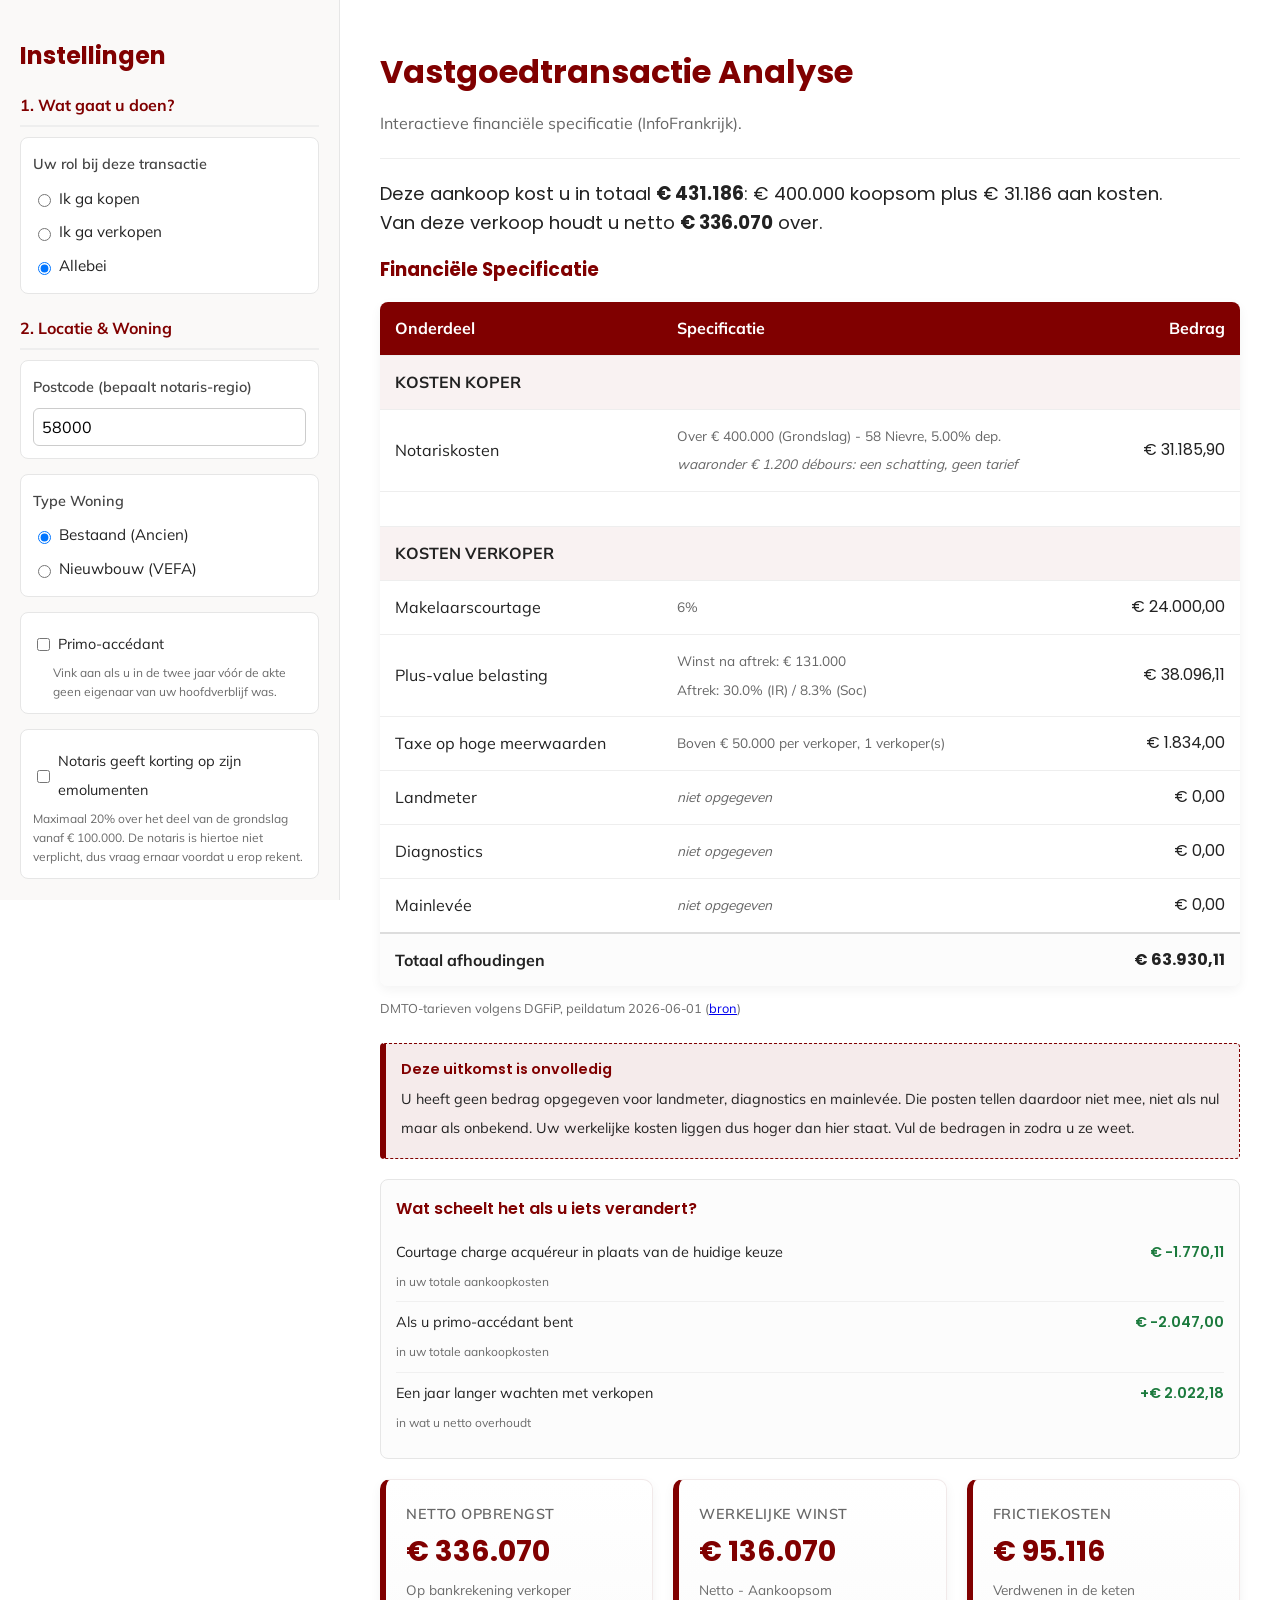
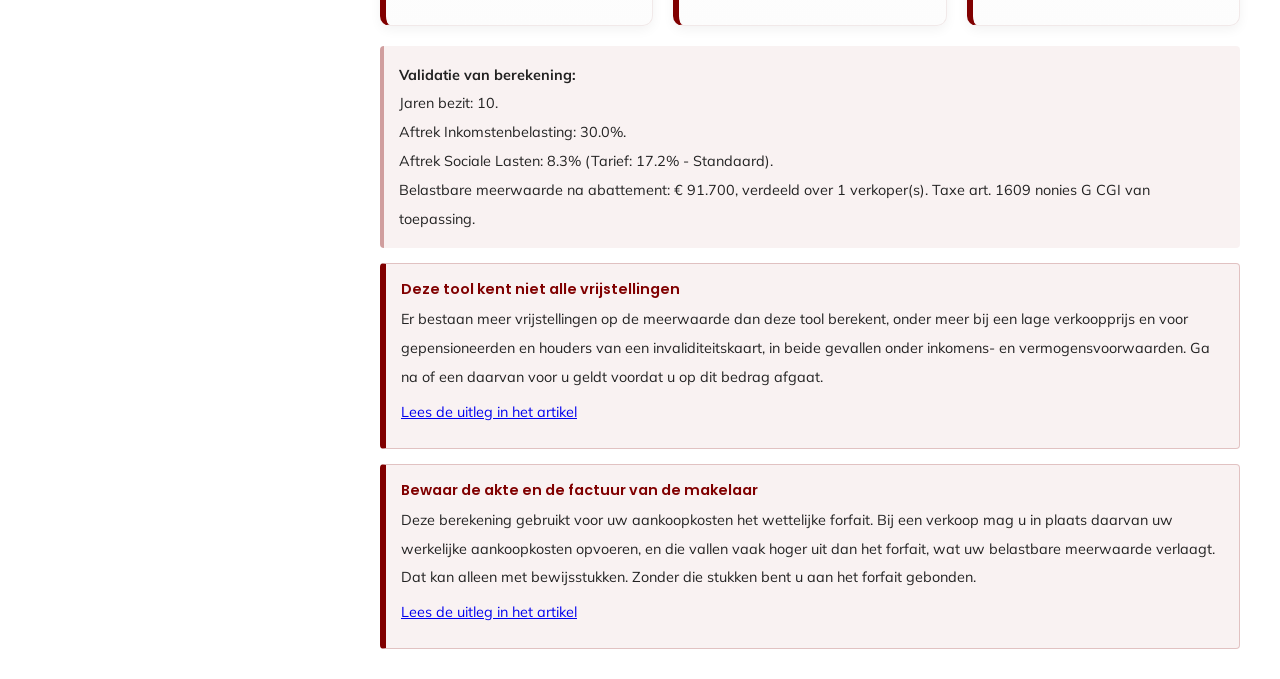
==== index.html @ 3704e8bf "Blok E: inbedding, privacy, vindbaarheid en toegankelijkheid E1 De tool meldt zijn eigen hoogte aan " ====
<!DOCTYPE html>
<html lang="nl">
<head>
    <meta charset="UTF-8">
    <meta name="viewport" content="width=device-width, initial-scale=1.0">
    <title>Vastgoedtransactie Analyse - InfoFrankrijk</title>

    <!-- De tool hoort niet zelfstandig te ranken naast het artikel waarin hij
         is ingebed. De canonical ontbreekt bewust: die kan er pas in zodra de
         URL van het artikel bekend is. Zie STATUS.md onder OPENSTAAND. -->
    <meta name="robots" content="noindex, follow">

    <link rel="stylesheet" href="styles.css">
</head>
<body>

<div class="container">
    <div class="sidebar">
        <h2>Instellingen</h2>

        <div class="section-title">1. Wat gaat u doen?</div>
        <div class="input-group">
            <fieldset>
                <legend>Uw rol bij deze transactie</legend>
                <div class="radio-group">
                    <label class="radio-option"><input type="radio" name="rol" value="kopen" onchange="calculate()"> Ik ga kopen</label>
                    <label class="radio-option"><input type="radio" name="rol" value="verkopen" onchange="calculate()"> Ik ga verkopen</label>
                    <label class="radio-option"><input type="radio" name="rol" value="beide" checked onchange="calculate()"> Allebei</label>
                </div>
            </fieldset>
        </div>

        <div id="sectie_koper">
            <div class="section-title">2. Locatie &amp; Woning</div>
            <div class="input-group">
                <label for="postcode">Postcode (bepaalt notaris-regio)</label>
                <input type="text" id="postcode" value="58000" maxlength="5" inputmode="numeric" oninput="calculate()">
            </div>

            <div class="input-group">
                <fieldset>
                    <legend>Type Woning</legend>
                    <div class="radio-group">
                        <label class="radio-option"><input type="radio" name="type_woning" value="ancien" checked onchange="calculate()"> Bestaand (Ancien)</label>
                        <label class="radio-option"><input type="radio" name="type_woning" value="vefa" onchange="calculate()"> Nieuwbouw (VEFA)</label>
                    </div>
                </fieldset>
            </div>

            <div class="input-group" id="primo_wrapper">
                <div class="checkbox-group">
                    <input type="checkbox" id="primo_accedant" onchange="calculate()">
                    <label for="primo_accedant">Primo-accédant</label>
                </div>
                <div class="hint" style="margin-left:20px;">Vink aan als u in de twee jaar vóór de akte geen eigenaar van uw hoofdverblijf was.</div>
            </div>

            <div class="input-group" id="remise_wrapper">
                <div class="checkbox-group">
                    <input type="checkbox" id="remise_aan" onchange="calculate()">
                    <label for="remise_aan">Notaris geeft korting op zijn emolumenten</label>
                </div>
                <div id="remise_pct_wrapper" style="margin-top:8px;">
                    <label for="remise_pct">Kortingspercentage (%)</label>
                    <input type="number" id="remise_pct" value="20" min="0" max="20" step="1" oninput="calculate()">
                </div>
                <div class="hint">Maximaal 20% over het deel van de grondslag vanaf € 100.000. De notaris is hiertoe niet verplicht, dus vraag ernaar voordat u erop rekent.</div>
            </div>
        </div>

        <div class="section-title">3. Makelaar</div>
        <div class="input-group">
            <label for="makelaar_optie">Wie betaalt de makelaar?</label>
            <select id="makelaar_optie" onchange="calculate()">
                <option value="vendeur">Verkoper (Charge Vendeur)</option>
                <option value="acquereur">Koper (Charge Acquéreur)</option>
                <option value="geen">Geen makelaar</option>
            </select>
        </div>
        <div class="input-group" id="makelaar_perc_wrapper">
            <label for="makelaar_perc">Makelaarscourtage (%)</label>
            <input type="number" id="makelaar_perc" value="6.0" step="0.1" min="0" oninput="calculate()">
        </div>

        <div class="section-title">4. Bedragen &amp; Data</div>
        <div class="input-group">
            <label for="verkoopprijs">Totale Verkoopprijs (€)</label>
            <input type="number" id="verkoopprijs" value="400000" step="1000" min="0" oninput="calculate()">
        </div>

        <div id="sectie_verkoper_bedragen">
            <div class="input-group">
                <label for="aankoopprijs">Oorspronkelijke Aankoopsom (€)</label>
                <input type="number" id="aankoopprijs" value="200000" step="1000" min="0" oninput="calculate()">
            </div>
            <div class="input-group">
                <div style="display:flex; gap:10px;">
                    <div style="flex:1;">
                        <label for="datum_aankoop">Datum Aankoop</label>
                        <input type="date" id="datum_aankoop" value="2015-01-01" oninput="calculate()">
                    </div>
                    <div style="flex:1;">
                        <label for="datum_verkoop">Datum Verkoop</label>
                        <input type="date" id="datum_verkoop" value="2025-01-01" oninput="calculate()">
                    </div>
                </div>
                <div class="hint" id="jaren_bezit_label">Jaren bezit: 10</div>
            </div>
        </div>

        <div id="sectie_fiscaal">
            <div class="section-title">5. Fiscale Situatie</div>
            <div class="input-group">
                <label for="fiscale_woonplaats">Waar woont u fiscaal?</label>
                <select id="fiscale_woonplaats" onchange="calculate()">
                    <option value="fr">In Frankrijk</option>
                    <option value="buiten">Buiten Frankrijk</option>
                </select>
            </div>
            <div class="input-group">
                <div class="checkbox-group">
                    <input type="checkbox" id="is_hoofdverblijf" onchange="toggleFiscaleOpties(); calculate()">
                    <label for="is_hoofdverblijf">Dit was mijn Hoofdverblijf</label>
                </div>
            </div>

            <div id="fiscale_opties">
                <div class="input-group">
                    <div class="checkbox-group">
                        <input type="checkbox" id="gemeubileerd_reeel" onchange="calculate()">
                        <label for="gemeubileerd_reeel">Gemeubileerd verhuurd geweest onder het reële stelsel</label>
                    </div>
                </div>
                <div class="input-group">
                    <label for="aantal_verkopers">Aantal verkopers</label>
                    <input type="number" id="aantal_verkopers" value="1" min="1" step="1" oninput="calculate()">
                    <div class="hint">De drempel van € 50.000 voor de taxe op hoge meerwaarden geldt per verkoper.</div>
                </div>
                <div class="input-group">
                    <div class="checkbox-group">
                        <input type="checkbox" id="is_bouwgrond" onchange="calculate()">
                        <label for="is_bouwgrond">Betreft bouwgrond (terrain à bâtir)</label>
                    </div>
                    <div class="hint" style="margin-left:20px;">De taxe op hoge meerwaarden geldt niet voor bouwgrond.</div>
                </div>
                <div class="input-group">
                    <label for="aankoopkosten_modus">Aankoopkosten bij de aankoop destijds</label>
                    <select id="aankoopkosten_modus" onchange="calculate()">
                        <option value="forfait">Forfait van 7,5% van de aankoopsom</option>
                        <option value="werkelijk">Werkelijke kosten, op bewijsstukken</option>
                    </select>
                    <div id="aankoopkosten_eigen_wrapper" style="margin-top:8px;">
                        <label for="aankoopkosten_eigen">Werkelijke aankoopkosten (€)</label>
                        <input type="number" id="aankoopkosten_eigen" value="" min="0" step="100" oninput="calculate()">
                    </div>
                    <div class="hint" id="aankoopkosten_advies"></div>
                </div>
                <div class="input-group">
                    <label for="werkzaamheden_modus">Werkzaamheden aan de woning</label>
                    <select id="werkzaamheden_modus" onchange="calculate()">
                        <option value="forfait">Forfait van 15% bij bezit langer dan vijf jaar</option>
                        <option value="werkelijk">Werkelijke kosten, op facturen van een bedrijf</option>
                    </select>
                    <div id="werkzaamheden_eigen_wrapper" style="margin-top:8px;">
                        <label for="werkzaamheden_eigen">Werkelijke kosten werkzaamheden (€)</label>
                        <input type="number" id="werkzaamheden_eigen" value="" min="0" step="100" oninput="calculate()">
                    </div>
                    <div class="hint" id="werkzaamheden_advies"></div>
                </div>

                <div class="input-group">
                    <label for="landmeter">Landmeter (€)</label>
                    <div class="veld-met-knop">
                        <input type="number" id="landmeter" value="" min="0" step="100" oninput="calculate()">
                        <button type="button" class="weet-niet" id="wn_landmeter" aria-pressed="false" onclick="toggleWeetNiet('landmeter')">weet ik niet</button>
                    </div>
                </div>
                <div class="input-group">
                    <label for="diagnostics">Diagnostics (€)</label>
                    <div class="veld-met-knop">
                        <input type="number" id="diagnostics" value="" min="0" step="100" oninput="calculate()">
                        <button type="button" class="weet-niet" id="wn_diagnostics" aria-pressed="false" onclick="toggleWeetNiet('diagnostics')">weet ik niet</button>
                    </div>
                </div>
                <div class="input-group">
                    <label for="mainlevee">Mainlevée (€)</label>
                    <div class="veld-met-knop">
                        <input type="number" id="mainlevee" value="" min="0" step="100" oninput="calculate()">
                        <button type="button" class="weet-niet" id="wn_mainlevee" aria-pressed="false" onclick="toggleWeetNiet('mainlevee')">weet ik niet</button>
                    </div>
                </div>

                <div class="input-group">
                    <div class="checkbox-group">
                        <input type="checkbox" id="de_ruyter" onchange="calculate()">
                        <label for="de_ruyter">Arrest De Ruyter (7.5% soc. lasten)</label>
                    </div>
                    <div class="hint" style="margin-left:20px;">Vink aan als u voor ziektekosten onder de wetgeving van een ander land van de EER of Zwitserland valt en niet ten laste komt van een Frans verplicht stelsel. Voor het Verenigd Koninkrijk gelden de uittredingsakkoorden. <a id="link_de_ruyter" href="#" target="_blank" rel="noopener noreferrer">Twijfelt u? Lees eerst de uitleg.</a></div>
                </div>
            </div>
        </div>
    </div>

    <div class="main">
        <h1>Vastgoedtransactie Analyse</h1>
        <p style="color:#666;">Interactieve financiële specificatie (InfoFrankrijk).</p>
        <hr style="border:0; border-top:1px solid #eee; margin:20px 0;">

        <div id="validatie" role="alert" aria-live="assertive"></div>

        <!-- Alleen de samenvattende zin wordt aangekondigd. Een aria-live op het
             hele uitkomstblok laat een schermlezer bij elke toetsaanslag de
             volledige tabel voorlezen, en dat is onbruikbaar. -->
        <div id="uitkomst">
            <div class="uitkomst-zin" id="uitkomst_zin" role="status" aria-live="polite"></div>

            <h3>Financiële Specificatie</h3>
            <table>
                <caption class="visueel-verborgen">Specificatie van de kosten van deze transactie</caption>
                <thead>
                    <tr>
                        <th scope="col">Onderdeel</th>
                        <th scope="col">Specificatie</th>
                        <th scope="col" class="amount-header">Bedrag</th>
                    </tr>
                </thead>
                <tbody id="spec_table">
                    </tbody>
            </table>
            <div class="peildatum" id="dmto_peildatum"></div>

            <div id="onvolledig"></div>

            <div id="gevoeligheden"></div>

            <div class="cards-container">
                <div class="result-card" id="card_1">
                    <div class="result-label" id="card_1_label">Netto Opbrengst</div>
                    <div class="result-value" id="res_netto">€ 0</div>
                    <div class="result-sub" id="card_1_sub">Op bankrekening verkoper</div>
                </div>
                <div class="result-card" id="card_2">
                    <div class="result-label" id="card_2_label">Werkelijke Winst</div>
                    <div class="result-value" id="res_winst">€ 0</div>
                    <div class="result-sub" id="card_2_sub">Netto - Aankoopsom</div>
                </div>
                <div class="result-card" id="card_3">
                    <div class="result-label" id="card_3_label">Frictiekosten</div>
                    <div class="result-value" id="res_frictie">€ 0</div>
                    <div class="result-sub" id="card_3_sub">Verdwenen in de keten</div>
                </div>
            </div>

            <div class="info-box" id="tax_explanation">
                </div>

            <div id="signaleringen"></div>
        </div>
    </div>
</div>

<script type="module" src="calc.js"></script>

</body>
</html>
---- styles.css ----
/* --- LETTERTYPEN, ZELF GEHOST ---
 * Poppins en Mulish staan in fonts/ en worden niet bij Google opgehaald.
 * Beide vallen onder de SIL Open Font License 1.1; de licentieteksten staan
 * naast de bestanden. Alleen de latijnse subset, de vier gebruikte gewichten.
 */
@font-face {
    font-family: 'Mulish';
    font-style: normal;
    font-weight: 300;
    font-display: swap;
    src: url('fonts/mulish-latin-300-normal.woff2') format('woff2');
}
@font-face {
    font-family: 'Mulish';
    font-style: normal;
    font-weight: 400;
    font-display: swap;
    src: url('fonts/mulish-latin-400-normal.woff2') format('woff2');
}
@font-face {
    font-family: 'Mulish';
    font-style: normal;
    font-weight: 600;
    font-display: swap;
    src: url('fonts/mulish-latin-600-normal.woff2') format('woff2');
}
@font-face {
    font-family: 'Mulish';
    font-style: normal;
    font-weight: 700;
    font-display: swap;
    src: url('fonts/mulish-latin-700-normal.woff2') format('woff2');
}
@font-face {
    font-family: 'Poppins';
    font-style: normal;
    font-weight: 300;
    font-display: swap;
    src: url('fonts/poppins-latin-300-normal.woff2') format('woff2');
}
@font-face {
    font-family: 'Poppins';
    font-style: normal;
    font-weight: 400;
    font-display: swap;
    src: url('fonts/poppins-latin-400-normal.woff2') format('woff2');
}
@font-face {
    font-family: 'Poppins';
    font-style: normal;
    font-weight: 600;
    font-display: swap;
    src: url('fonts/poppins-latin-600-normal.woff2') format('woff2');
}
@font-face {
    font-family: 'Poppins';
    font-style: normal;
    font-weight: 700;
    font-display: swap;
    src: url('fonts/poppins-latin-700-normal.woff2') format('woff2');
}

/* --- HUISSTIJL INFOFRANKRIJK --- */
:root {
    --primary-color: #800000; /* Maroon */
    --bg-color: #ffffff;
    --sidebar-bg: #faf9f8;
    --text-color: #222222;
    --border-color: #e6e6e6;
    --card-shadow: 0 4px 12px rgba(0,0,0,0.05);

    /* Transparante varianten van het bordeaux, voor de blokken bij de uitkomst */
    --bordeaux-05: rgba(128, 0, 0, 0.05);
    --bordeaux-08: rgba(128, 0, 0, 0.08);
    --bordeaux-20: rgba(128, 0, 0, 0.20);
    --bordeaux-35: rgba(128, 0, 0, 0.35);

    /* Grijs voor bijschriften. Lichter dan dit haalt de contrasteis van
     * 4,5 op 1 niet: #888888 komt op 3,54 op 1 uit. */
    --muted: #6b6b6b;
}

body {
    margin: 0;
    font-family: 'Mulish', sans-serif;
    color: var(--text-color);
    background-color: var(--bg-color);
    display: flex;
    min-height: 100vh;
    line-height: 1.8em;
}

h1, h2, h3 {
    font-family: 'Poppins', sans-serif;
    color: var(--primary-color);
    margin-bottom: 0.5rem;
    line-height: 1.3em;
}

/* --- LAYOUT: SIDEBAR & MAIN --- */
.container {
    display: flex;
    width: 100%;
}

/* Sidebar (Inputs) */
.sidebar {
    width: 340px;
    background-color: var(--sidebar-bg);
    border-right: 1px solid var(--border-color);
    padding: 20px;
    box-sizing: border-box;
    flex-shrink: 0;
    overflow-y: auto;
    height: 100vh;
    position: sticky;
    top: 0;
}

/* Main Content (Results) */
.main {
    flex-grow: 1;
    padding: 30px 40px;
    overflow-y: auto;
    box-sizing: border-box;
}

/* --- INPUT STYLING --- */
.input-group {
    margin-bottom: 15px;
    background: #fff;
    padding: 12px;
    border: 1px solid var(--border-color);
    border-radius: 8px;
}

label {
    display: block;
    font-weight: 600;
    font-size: 0.9rem;
    margin-bottom: 6px;
    color: #444;
}

input[type="text"], input[type="number"], input[type="date"], select {
    width: 100%;
    padding: 8px;
    border: 1px solid #ccc;
    border-radius: 6px;
    font-family: 'Mulish', sans-serif;
    font-size: 1rem;
    box-sizing: border-box;
}

input:focus, select:focus, button:focus, a:focus {
    outline: none;
    border-color: var(--primary-color);
}

/* Zichtbare focus voor wie met het toetsenbord navigeert. Zonder deze regel
 * is de tool wel bedienbaar maar niet te volgen. */
input:focus-visible,
select:focus-visible,
button:focus-visible,
a:focus-visible {
    outline: 3px solid var(--primary-color);
    outline-offset: 2px;
}

.radio-group {
    display: flex;
    flex-direction: column;
    gap: 5px;
}
.radio-option {
    display: flex;
    align-items: center;
    font-size: 0.95rem;
    font-weight: 400;
    margin-bottom: 0;
    color: var(--text-color);
}
.radio-option input {
    width: auto;
    margin-right: 8px;
}

.checkbox-group {
    display: flex;
    align-items: center;
    margin-top: 5px;
    font-size: 0.9rem;
}
.checkbox-group input {
    width: auto;
    margin-right: 8px;
}
.checkbox-group label {
    margin-bottom: 0;
    font-weight: 400;
    color: var(--text-color);
}

.section-title {
    font-size: 1rem;
    font-weight: 700;
    color: var(--primary-color);
    margin-top: 20px;
    margin-bottom: 10px;
    border-bottom: 2px solid #eee;
    padding-bottom: 5px;
}

/* Groepering van bij elkaar horende keuzes */
fieldset {
    border: 0;
    margin: 0;
    padding: 0;
}

legend {
    display: block;
    font-weight: 600;
    font-size: 0.9rem;
    margin-bottom: 6px;
    color: #444;
    padding: 0;
}

/* Alleen voor schermlezers */
.visueel-verborgen {
    position: absolute;
    width: 1px;
    height: 1px;
    padding: 0;
    margin: -1px;
    overflow: hidden;
    clip: rect(0, 0, 0, 0);
    white-space: nowrap;
    border: 0;
}

/* Invoerveld met een knop "weet ik niet" ernaast */
.veld-met-knop {
    display: flex;
    gap: 8px;
    align-items: stretch;
}

.veld-met-knop input {
    flex: 1;
    min-width: 0;
}

.weet-niet {
    flex-shrink: 0;
    padding: 8px 10px;
    font-family: 'Mulish', sans-serif;
    font-size: 0.8rem;
    line-height: 1.2em;
    color: var(--primary-color);
    background: #fff;
    border: 1px solid var(--bordeaux-35);
    border-radius: 6px;
    cursor: pointer;
}

.weet-niet[aria-pressed="true"] {
    background: var(--primary-color);
    border-color: var(--primary-color);
    color: #fff;
}

/* --- RESULT CARDS --- */
.cards-container {
    display: grid;
    grid-template-columns: repeat(auto-fit, minmax(200px, 1fr));
    gap: 20px;
    margin-top: 20px;
}

.result-card {
    background: linear-gradient(180deg, #ffffff 0%, #fcfcfc 100%);
    border: 1px solid #f1e9e9;
    border-left: 6px solid var(--primary-color);
    border-radius: 10px;
    padding: 20px;
    box-shadow: var(--card-shadow);
}

.result-label {
    font-size: 0.9rem;
    font-weight: 600;
    color: #666;
    text-transform: uppercase;
    letter-spacing: 0.5px;
}

.result-value {
    font-size: 1.8rem;
    font-weight: 700;
    color: var(--primary-color);
    margin: 5px 0;
    font-family: 'Poppins', sans-serif;
    line-height: 1.3em;
}

.result-sub {
    font-size: 0.85rem;
    color: var(--muted);
}

/* De uitkomst in één zin, boven de specificatie */
.uitkomst-zin {
    font-family: 'Poppins', sans-serif;
    font-size: 1.15rem;
    line-height: 1.6em;
    margin-bottom: 20px;
}

/* --- TABLE STYLING --- */
table {
    width: 100%;
    border-collapse: collapse;
    margin-top: 20px;
    box-shadow: var(--card-shadow);
    border-radius: 8px;
    overflow: hidden;
}

thead {
    background-color: var(--primary-color);
    color: white;
}

th, td {
    padding: 12px 15px;
    text-align: left;
    border-bottom: 1px solid #eee;
}

td.amount {
    text-align: right;
    font-family: 'Poppins', sans-serif;
    font-weight: 500;
}

th.amount-header {
    text-align: right;
}

tr:last-child td {
    border-bottom: none;
    font-weight: 700;
    background-color: #fcfcfc;
}

.spec-kop {
    font-weight: 700;
    background-color: var(--bordeaux-05);
}

.spec-toelichting {
    font-size: 0.85rem;
    color: #666;
}

/* --- BLOKKEN BIJ DE UITKOMST ---
 * Drie soorten, alle drie in het bordeauxpalet, uit elkaar te houden aan de
 * dikte en de stijl van de linkerrand en aan de sterkte van de vulling.
 */

/* Toelichting: lichtste vulling, dunne rand */
.info-box {
    background-color: var(--bordeaux-05);
    border-left: 4px solid var(--bordeaux-35);
    padding: 15px;
    margin-top: 20px;
    border-radius: 4px;
    font-size: 0.9rem;
}

/* Signalering: situatie die de tool bewust niet doorrekent. Volle rand rondom */
.signalering {
    background-color: var(--bordeaux-05);
    border: 1px solid var(--bordeaux-20);
    border-left: 6px solid var(--primary-color);
    padding: 15px;
    margin-top: 15px;
    border-radius: 4px;
    font-size: 0.9rem;
}

.signalering-titel {
    font-family: 'Poppins', sans-serif;
    font-weight: 600;
    color: var(--primary-color);
    margin-bottom: 6px;
    line-height: 1.4em;
}

.signalering p {
    margin: 6px 0;
}

.signalering-artikelen {
    font-size: 0.8rem;
    color: var(--muted);
}

/* Waarschuwing: er klopt iets niet of er ontbreekt iets. Sterkste vulling en
 * een gestreepte rand, zodat het blok ook zonder kleur te onderscheiden is */
.waarschuwing {
    background-color: var(--bordeaux-08);
    border: 1px dashed var(--primary-color);
    border-left: 6px solid var(--primary-color);
    padding: 15px;
    margin-top: 20px;
    border-radius: 4px;
    font-size: 0.9rem;
}

.waarschuwing-titel {
    font-family: 'Poppins', sans-serif;
    font-weight: 600;
    color: var(--primary-color);
    margin-bottom: 6px;
    line-height: 1.4em;
}

.waarschuwing ul {
    margin: 6px 0 0 0;
    padding-left: 20px;
}

.waarschuwing p {
    margin: 6px 0 0 0;
}

/* Hulptekst onder een invoerveld */
.hint {
    font-size: 0.75rem;
    line-height: 1.6em;
    color: var(--muted);
    margin-top: 4px;
}

/* Gevoeligheden bij de uitkomst */
.gevoeligheden {
    margin-top: 20px;
    padding: 15px;
    border: 1px solid var(--border-color);
    border-radius: 8px;
    background: #fcfcfc;
}

.gevoeligheden-titel {
    font-family: 'Poppins', sans-serif;
    font-weight: 600;
    color: var(--primary-color);
    margin-bottom: 8px;
}

.gevoeligheid {
    display: flex;
    justify-content: space-between;
    gap: 15px;
    padding: 6px 0;
    border-bottom: 1px solid #f0f0f0;
    font-size: 0.9rem;
}

.gevoeligheid:last-of-type {
    border-bottom: none;
}

.gevoeligheid .amount {
    font-family: 'Poppins', sans-serif;
    font-weight: 600;
    white-space: nowrap;
}

.gevoeligheid .gunstig { color: #1b7a3d; }
.gevoeligheid .ongunstig { color: var(--primary-color); }

/* Peildatum bij de uitkomst */
.peildatum {
    margin-top: 8px;
    font-size: 0.8rem;
    color: var(--muted);
}

/* --- RESPONSIVE --- */
@media (max-width: 900px) {
    body { flex-direction: column; }
    .sidebar { width: 100%; height: auto; position: relative; border-right: none; border-bottom: 1px solid var(--border-color); }
    .main { padding: 20px; }
}
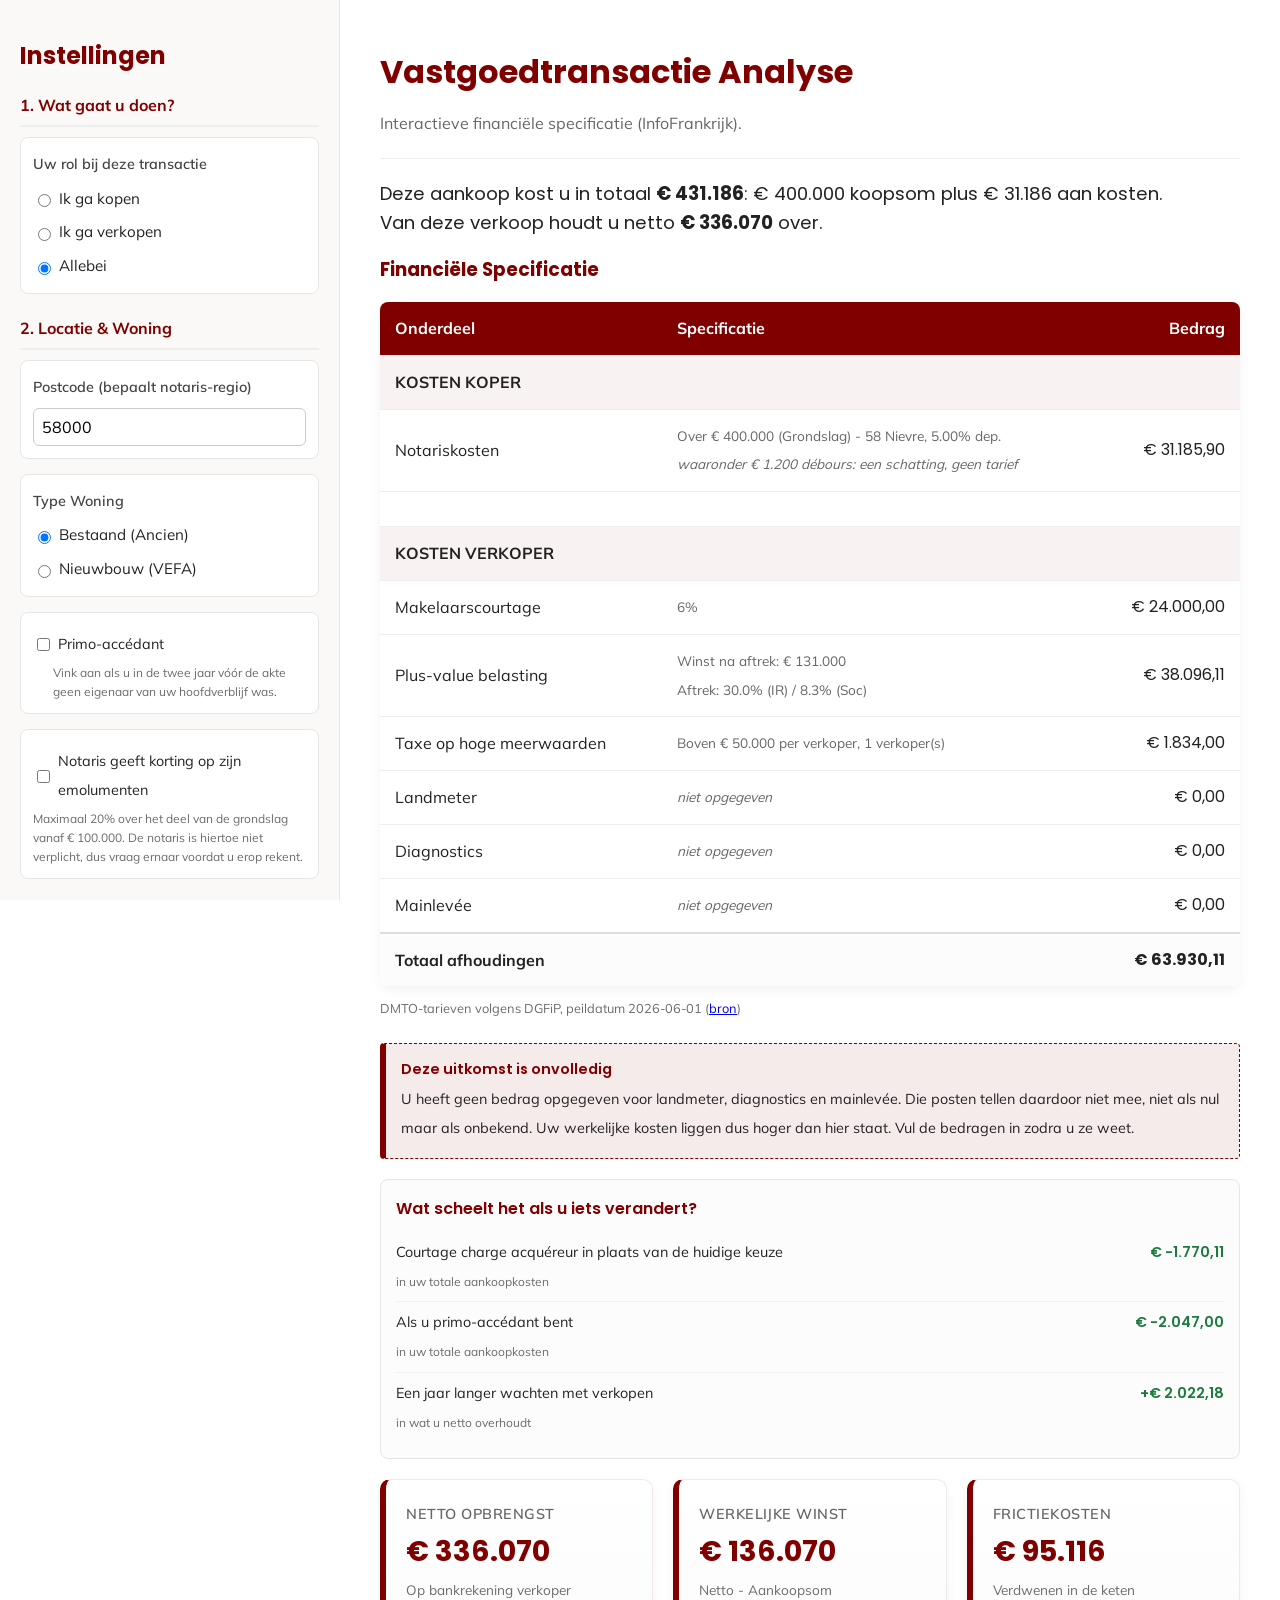
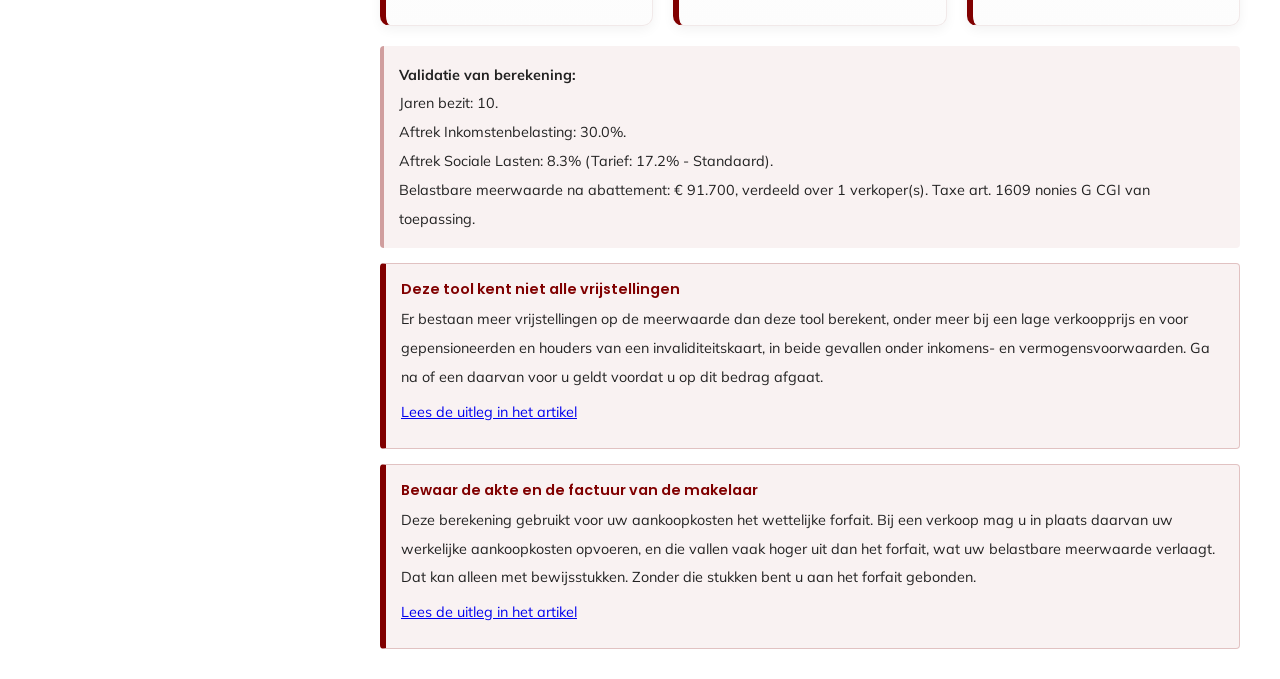
==== commit fe667240: "ARTIKEL_URL ingevuld, forfaits gepoort op verkrijgingswijze en bouwgrond 1. ARTIKEL_URL is nu https:" ====
--- a/index.html
+++ b/index.html
@@ -6,9 +6,12 @@
     <title>Vastgoedtransactie Analyse - InfoFrankrijk</title>
 
     <!-- De tool hoort niet zelfstandig te ranken naast het artikel waarin hij
-         is ingebed. De canonical ontbreekt bewust: die kan er pas in zodra de
-         URL van het artikel bekend is. Zie STATUS.md onder OPENSTAAND. -->
+         is ingebed. De canonical wijst naar dat artikel en staat hier statisch,
+         omdat een via JavaScript geinjecteerde canonical minder zwaar weegt.
+         Dezelfde URL staat als ARTIKEL_URL in calc.js; test.mjs faalt zodra de
+         twee uit elkaar lopen. -->
     <meta name="robots" content="noindex, follow">
+    <link rel="canonical" href="https://infofrankrijk.com/vastgoed-transactiekosten/">
 
     <link rel="stylesheet" href="styles.css">
 </head>
@@ -90,7 +93,16 @@
 
         <div id="sectie_verkoper_bedragen">
             <div class="input-group">
-                <label for="aankoopprijs">Oorspronkelijke Aankoopsom (€)</label>
+                <label for="verkrijging">Hoe hebt u dit pand verkregen?</label>
+                <select id="verkrijging" onchange="calculate()">
+                    <option value="gekocht">Gekocht</option>
+                    <option value="geerfd">Geërfd</option>
+                    <option value="geschonken">Geschonken gekregen</option>
+                </select>
+                <div class="hint" id="verkrijging_hint"></div>
+            </div>
+            <div class="input-group">
+                <label for="aankoopprijs" id="aankoopprijs_label">Oorspronkelijke Aankoopsom (€)</label>
                 <input type="number" id="aankoopprijs" value="200000" step="1000" min="0" oninput="calculate()">
             </div>
             <div class="input-group">
@@ -144,13 +156,13 @@
                     <div class="hint" style="margin-left:20px;">De taxe op hoge meerwaarden geldt niet voor bouwgrond.</div>
                 </div>
                 <div class="input-group">
-                    <label for="aankoopkosten_modus">Aankoopkosten bij de aankoop destijds</label>
+                    <label for="aankoopkosten_modus" id="aankoopkosten_modus_label">Kosten van de verkrijging destijds</label>
                     <select id="aankoopkosten_modus" onchange="calculate()">
                         <option value="forfait">Forfait van 7,5% van de aankoopsom</option>
                         <option value="werkelijk">Werkelijke kosten, op bewijsstukken</option>
                     </select>
                     <div id="aankoopkosten_eigen_wrapper" style="margin-top:8px;">
-                        <label for="aankoopkosten_eigen">Werkelijke aankoopkosten (€)</label>
+                        <label for="aankoopkosten_eigen" id="aankoopkosten_eigen_label">Werkelijke aankoopkosten (€)</label>
                         <input type="number" id="aankoopkosten_eigen" value="" min="0" step="100" oninput="calculate()">
                     </div>
                     <div class="hint" id="aankoopkosten_advies"></div>
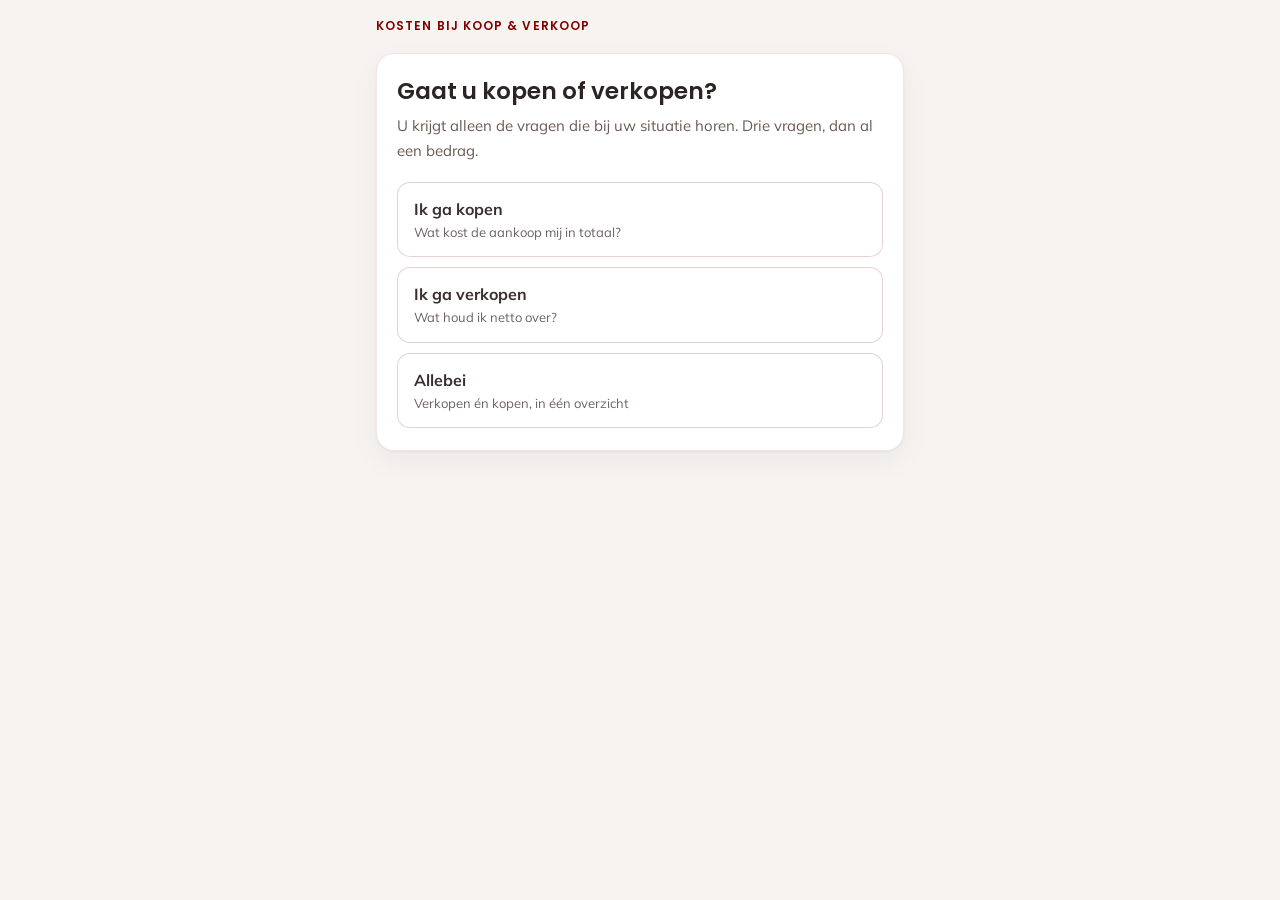
==== commit 767bcc38: "Zet de nieuwe schil op het hoofdadres, bewaar de oude als terugvaloptie 1. index.html is nu de nieuw" ====
--- a/index.html
+++ b/index.html
@@ -1,277 +1,346 @@
 <!DOCTYPE html>
 <html lang="nl">
 <head>
-    <meta charset="UTF-8">
-    <meta name="viewport" content="width=device-width, initial-scale=1.0">
-    <title>Vastgoedtransactie Analyse - InfoFrankrijk</title>
+    <meta charset="utf-8">
+    <meta name="viewport" content="width=device-width, initial-scale=1">
+    <title>Kosten bij koop en verkoop van Frans vastgoed - InfoFrankrijk</title>
 
     <!-- De tool hoort niet zelfstandig te ranken naast het artikel waarin hij
-         is ingebed. De canonical wijst naar dat artikel en staat hier statisch,
-         omdat een via JavaScript geinjecteerde canonical minder zwaar weegt.
-         Dezelfde URL staat als ARTIKEL_URL in calc.js; test.mjs faalt zodra de
-         twee uit elkaar lopen. -->
+         is ingebed. Dezelfde URL staat als ARTIKEL_URL in calc.js; test.mjs
+         faalt zodra de twee uit elkaar lopen. -->
     <meta name="robots" content="noindex, follow">
     <link rel="canonical" href="https://infofrankrijk.com/vastgoed-transactiekosten/">
 
-    <link rel="stylesheet" href="styles.css">
+    <link rel="stylesheet" href="schil.css">
 </head>
 <body>
 
-<div class="container">
-    <div class="sidebar">
-        <h2>Instellingen</h2>
-
-        <div class="section-title">1. Wat gaat u doen?</div>
-        <div class="input-group">
-            <fieldset>
-                <legend>Uw rol bij deze transactie</legend>
-                <div class="radio-group">
-                    <label class="radio-option"><input type="radio" name="rol" value="kopen" onchange="calculate()"> Ik ga kopen</label>
-                    <label class="radio-option"><input type="radio" name="rol" value="verkopen" onchange="calculate()"> Ik ga verkopen</label>
-                    <label class="radio-option"><input type="radio" name="rol" value="beide" checked onchange="calculate()"> Allebei</label>
-                </div>
-            </fieldset>
-        </div>
-
-        <div id="sectie_koper">
-            <div class="section-title">2. Locatie &amp; Woning</div>
-            <div class="input-group">
-                <label for="postcode">Postcode (bepaalt notaris-regio)</label>
-                <input type="text" id="postcode" value="58000" maxlength="5" inputmode="numeric" oninput="calculate()">
-            </div>
-
-            <div class="input-group">
-                <fieldset>
-                    <legend>Type Woning</legend>
-                    <div class="radio-group">
-                        <label class="radio-option"><input type="radio" name="type_woning" value="ancien" checked onchange="calculate()"> Bestaand (Ancien)</label>
-                        <label class="radio-option"><input type="radio" name="type_woning" value="vefa" onchange="calculate()"> Nieuwbouw (VEFA)</label>
-                    </div>
-                </fieldset>
-            </div>
-
-            <div class="input-group" id="primo_wrapper">
-                <div class="checkbox-group">
-                    <input type="checkbox" id="primo_accedant" onchange="calculate()">
-                    <label for="primo_accedant">Primo-accédant</label>
-                </div>
-                <div class="hint" style="margin-left:20px;">Vink aan als u in de twee jaar vóór de akte geen eigenaar van uw hoofdverblijf was.</div>
-            </div>
-
-            <div class="input-group" id="remise_wrapper">
-                <div class="checkbox-group">
-                    <input type="checkbox" id="remise_aan" onchange="calculate()">
-                    <label for="remise_aan">Notaris geeft korting op zijn emolumenten</label>
-                </div>
-                <div id="remise_pct_wrapper" style="margin-top:8px;">
-                    <label for="remise_pct">Kortingspercentage (%)</label>
-                    <input type="number" id="remise_pct" value="20" min="0" max="20" step="1" oninput="calculate()">
-                </div>
-                <div class="hint">Maximaal 20% over het deel van de grondslag vanaf € 100.000. De notaris is hiertoe niet verplicht, dus vraag ernaar voordat u erop rekent.</div>
-            </div>
-        </div>
-
-        <div class="section-title">3. Makelaar</div>
-        <div class="input-group">
-            <label for="makelaar_optie">Wie betaalt de makelaar?</label>
-            <select id="makelaar_optie" onchange="calculate()">
-                <option value="vendeur">Verkoper (Charge Vendeur)</option>
-                <option value="acquereur">Koper (Charge Acquéreur)</option>
-                <option value="geen">Geen makelaar</option>
-            </select>
-        </div>
-        <div class="input-group" id="makelaar_perc_wrapper">
-            <label for="makelaar_perc">Makelaarscourtage (%)</label>
-            <input type="number" id="makelaar_perc" value="6.0" step="0.1" min="0" oninput="calculate()">
-        </div>
-
-        <div class="section-title">4. Bedragen &amp; Data</div>
-        <div class="input-group">
-            <label for="verkoopprijs">Totale Verkoopprijs (€)</label>
-            <input type="number" id="verkoopprijs" value="400000" step="1000" min="0" oninput="calculate()">
-        </div>
-
-        <div id="sectie_verkoper_bedragen">
-            <div class="input-group">
-                <label for="verkrijging">Hoe hebt u dit pand verkregen?</label>
-                <select id="verkrijging" onchange="calculate()">
-                    <option value="gekocht">Gekocht</option>
-                    <option value="geerfd">Geërfd</option>
-                    <option value="geschonken">Geschonken gekregen</option>
-                </select>
-                <div class="hint" id="verkrijging_hint"></div>
-            </div>
-            <div class="input-group">
-                <label for="aankoopprijs" id="aankoopprijs_label">Oorspronkelijke Aankoopsom (€)</label>
-                <input type="number" id="aankoopprijs" value="200000" step="1000" min="0" oninput="calculate()">
-            </div>
-            <div class="input-group">
-                <div style="display:flex; gap:10px;">
-                    <div style="flex:1;">
-                        <label for="datum_aankoop">Datum Aankoop</label>
-                        <input type="date" id="datum_aankoop" value="2015-01-01" oninput="calculate()">
-                    </div>
-                    <div style="flex:1;">
-                        <label for="datum_verkoop">Datum Verkoop</label>
-                        <input type="date" id="datum_verkoop" value="2025-01-01" oninput="calculate()">
-                    </div>
-                </div>
-                <div class="hint" id="jaren_bezit_label">Jaren bezit: 10</div>
-            </div>
-        </div>
-
-        <div id="sectie_fiscaal">
-            <div class="section-title">5. Fiscale Situatie</div>
-            <div class="input-group">
-                <label for="fiscale_woonplaats">Waar woont u fiscaal?</label>
-                <select id="fiscale_woonplaats" onchange="calculate()">
-                    <option value="fr">In Frankrijk</option>
-                    <option value="buiten">Buiten Frankrijk</option>
-                </select>
-            </div>
-            <div class="input-group">
-                <div class="checkbox-group">
-                    <input type="checkbox" id="is_hoofdverblijf" onchange="toggleFiscaleOpties(); calculate()">
-                    <label for="is_hoofdverblijf">Dit was mijn Hoofdverblijf</label>
-                </div>
-            </div>
-
-            <div id="fiscale_opties">
-                <div class="input-group">
-                    <div class="checkbox-group">
-                        <input type="checkbox" id="gemeubileerd_reeel" onchange="calculate()">
-                        <label for="gemeubileerd_reeel">Gemeubileerd verhuurd geweest onder het reële stelsel</label>
-                    </div>
-                </div>
-                <div class="input-group">
-                    <label for="aantal_verkopers">Aantal verkopers</label>
-                    <input type="number" id="aantal_verkopers" value="1" min="1" step="1" oninput="calculate()">
-                    <div class="hint">De drempel van € 50.000 voor de taxe op hoge meerwaarden geldt per verkoper.</div>
-                </div>
-                <div class="input-group">
-                    <div class="checkbox-group">
-                        <input type="checkbox" id="is_bouwgrond" onchange="calculate()">
-                        <label for="is_bouwgrond">Betreft bouwgrond (terrain à bâtir)</label>
-                    </div>
-                    <div class="hint" style="margin-left:20px;">De taxe op hoge meerwaarden geldt niet voor bouwgrond.</div>
-                </div>
-                <div class="input-group">
-                    <label for="aankoopkosten_modus" id="aankoopkosten_modus_label">Kosten van de verkrijging destijds</label>
-                    <select id="aankoopkosten_modus" onchange="calculate()">
-                        <option value="forfait">Forfait van 7,5% van de aankoopsom</option>
-                        <option value="werkelijk">Werkelijke kosten, op bewijsstukken</option>
-                    </select>
-                    <div id="aankoopkosten_eigen_wrapper" style="margin-top:8px;">
-                        <label for="aankoopkosten_eigen" id="aankoopkosten_eigen_label">Werkelijke aankoopkosten (€)</label>
-                        <input type="number" id="aankoopkosten_eigen" value="" min="0" step="100" oninput="calculate()">
-                    </div>
-                    <div class="hint" id="aankoopkosten_advies"></div>
-                </div>
-                <div class="input-group">
-                    <label for="werkzaamheden_modus">Werkzaamheden aan de woning</label>
-                    <select id="werkzaamheden_modus" onchange="calculate()">
-                        <option value="forfait">Forfait van 15% bij bezit langer dan vijf jaar</option>
-                        <option value="werkelijk">Werkelijke kosten, op facturen van een bedrijf</option>
-                    </select>
-                    <div id="werkzaamheden_eigen_wrapper" style="margin-top:8px;">
-                        <label for="werkzaamheden_eigen">Werkelijke kosten werkzaamheden (€)</label>
-                        <input type="number" id="werkzaamheden_eigen" value="" min="0" step="100" oninput="calculate()">
-                    </div>
-                    <div class="hint" id="werkzaamheden_advies"></div>
-                </div>
-
-                <div class="input-group">
-                    <label for="landmeter">Landmeter (€)</label>
-                    <div class="veld-met-knop">
-                        <input type="number" id="landmeter" value="" min="0" step="100" oninput="calculate()">
-                        <button type="button" class="weet-niet" id="wn_landmeter" aria-pressed="false" onclick="toggleWeetNiet('landmeter')">weet ik niet</button>
-                    </div>
-                </div>
-                <div class="input-group">
-                    <label for="diagnostics">Diagnostics (€)</label>
-                    <div class="veld-met-knop">
-                        <input type="number" id="diagnostics" value="" min="0" step="100" oninput="calculate()">
-                        <button type="button" class="weet-niet" id="wn_diagnostics" aria-pressed="false" onclick="toggleWeetNiet('diagnostics')">weet ik niet</button>
-                    </div>
-                </div>
-                <div class="input-group">
-                    <label for="mainlevee">Mainlevée (€)</label>
-                    <div class="veld-met-knop">
-                        <input type="number" id="mainlevee" value="" min="0" step="100" oninput="calculate()">
-                        <button type="button" class="weet-niet" id="wn_mainlevee" aria-pressed="false" onclick="toggleWeetNiet('mainlevee')">weet ik niet</button>
-                    </div>
-                </div>
-
-                <div class="input-group">
-                    <div class="checkbox-group">
-                        <input type="checkbox" id="de_ruyter" onchange="calculate()">
-                        <label for="de_ruyter">Arrest De Ruyter (7.5% soc. lasten)</label>
-                    </div>
-                    <div class="hint" style="margin-left:20px;">Vink aan als u voor ziektekosten onder de wetgeving van een ander land van de EER of Zwitserland valt en niet ten laste komt van een Frans verplicht stelsel. Voor het Verenigd Koninkrijk gelden de uittredingsakkoorden. <a id="link_de_ruyter" href="#" target="_blank" rel="noopener noreferrer">Twijfelt u? Lees eerst de uitleg.</a></div>
-                </div>
-            </div>
-        </div>
+<div class="rekentool">
+  <div class="kolom">
+
+    <div class="kop">Kosten bij koop &amp; verkoop</div>
+
+    <!-- Voortgang -->
+    <div class="voortgang verborgen" data-toon="voortgang">
+      <div class="voortgang-regel">
+        <button type="button" class="terug" data-actie="terug" aria-label="Vorige vraag">← Terug</button>
+        <div class="stapteller">Vraag <span data-tekst="stapNr">1</span> van <span data-tekst="stapTotaal">1</span></div>
+      </div>
+      <div class="balk"><div class="balk-vulling" data-breedte="pct"></div></div>
     </div>
 
-    <div class="main">
-        <h1>Vastgoedtransactie Analyse</h1>
-        <p style="color:#666;">Interactieve financiële specificatie (InfoFrankrijk).</p>
-        <hr style="border:0; border-top:1px solid #eee; margin:20px 0;">
-
-        <div id="validatie" role="alert" aria-live="assertive"></div>
-
-        <!-- Alleen de samenvattende zin wordt aangekondigd. Een aria-live op het
-             hele uitkomstblok laat een schermlezer bij elke toetsaanslag de
-             volledige tabel voorlezen, en dat is onbruikbaar. -->
-        <div id="uitkomst">
-            <div class="uitkomst-zin" id="uitkomst_zin" role="status" aria-live="polite"></div>
-
-            <h3>Financiële Specificatie</h3>
-            <table>
-                <caption class="visueel-verborgen">Specificatie van de kosten van deze transactie</caption>
-                <thead>
-                    <tr>
-                        <th scope="col">Onderdeel</th>
-                        <th scope="col">Specificatie</th>
-                        <th scope="col" class="amount-header">Bedrag</th>
-                    </tr>
-                </thead>
-                <tbody id="spec_table">
-                    </tbody>
-            </table>
-            <div class="peildatum" id="dmto_peildatum"></div>
-
-            <div id="onvolledig"></div>
-
-            <div id="gevoeligheden"></div>
-
-            <div class="cards-container">
-                <div class="result-card" id="card_1">
-                    <div class="result-label" id="card_1_label">Netto Opbrengst</div>
-                    <div class="result-value" id="res_netto">€ 0</div>
-                    <div class="result-sub" id="card_1_sub">Op bankrekening verkoper</div>
-                </div>
-                <div class="result-card" id="card_2">
-                    <div class="result-label" id="card_2_label">Werkelijke Winst</div>
-                    <div class="result-value" id="res_winst">€ 0</div>
-                    <div class="result-sub" id="card_2_sub">Netto - Aankoopsom</div>
-                </div>
-                <div class="result-card" id="card_3">
-                    <div class="result-label" id="card_3_label">Frictiekosten</div>
-                    <div class="result-value" id="res_frictie">€ 0</div>
-                    <div class="result-sub" id="card_3_sub">Verdwenen in de keten</div>
-                </div>
-            </div>
-
-            <div class="info-box" id="tax_explanation">
-                </div>
-
-            <div id="signaleringen"></div>
-        </div>
+    <!-- Rol -->
+    <section class="kaart verborgen" data-scherm="rol" aria-labelledby="kop-rol">
+      <h1 id="kop-rol">Gaat u kopen of verkopen?</h1>
+      <p class="inleiding">U krijgt alleen de vragen die bij uw situatie horen. Drie vragen, dan al een bedrag.</p>
+      <div class="keuzes">
+        <button type="button" class="keuze" data-veld="rol" data-waarde="koper">Ik ga kopen<span>Wat kost de aankoop mij in totaal?</span></button>
+        <button type="button" class="keuze" data-veld="rol" data-waarde="verkoper">Ik ga verkopen<span>Wat houd ik netto over?</span></button>
+        <button type="button" class="keuze" data-veld="rol" data-waarde="beide">Allebei<span>Verkopen én kopen, in één overzicht</span></button>
+      </div>
+    </section>
+
+    <!-- K1 postcode -->
+    <section class="kaart verborgen" data-scherm="k1" aria-labelledby="kop-k1">
+      <h1 id="kop-k1">Wat is de postcode van de woning?</h1>
+      <p class="inleiding">Het departement bepaalt het tarief van de overdrachtsbelasting.</p>
+      <label for="veld-postcode">Postcode</label>
+      <input id="veld-postcode" class="veld" name="postcode" type="text" inputmode="numeric" autocomplete="postal-code" maxlength="5" placeholder="34000">
+      <p class="onderschrift">Vijf cijfers, bijvoorbeeld 34000 voor Montpellier.</p>
+      <p class="onderschrift" data-tekst="postcodeMelding" role="status"></p>
+    </section>
+
+    <!-- K2 koopsom -->
+    <section class="kaart verborgen" data-scherm="k2" aria-labelledby="kop-k2">
+      <h1 id="kop-k2">Wat is de koopsom?
+        <button type="button" class="info-knop" data-info="koopsom" aria-label="Uitleg bij koopsom" aria-expanded="false">i</button>
+      </h1>
+      <div class="notitie verborgen" data-notitie="koopsom" role="note">De koopsom is de prijs die u met de verkoper afspreekt, zoals die in het voorlopige koopcontract komt te staan. Kosten van notaris, belasting en makelaar horen daar niet bij. Die rekenen wij hierna voor u uit.</div>
+      <label for="veld-koopsom" class="blok">Koopsom</label>
+      <div class="bedragveld">
+        <span class="teken" aria-hidden="true">€</span>
+        <input id="veld-koopsom" name="koopsom" type="text" inputmode="numeric" placeholder="400.000">
+      </div>
+    </section>
+
+    <!-- K3 type -->
+    <section class="kaart verborgen" data-scherm="k3" aria-labelledby="kop-k3">
+      <h1 id="kop-k3">Bestaande woning of nieuwbouw?
+        <button type="button" class="info-knop" data-info="type" aria-label="Uitleg bij bestaand of nieuwbouw" aria-expanded="false">i</button>
+      </h1>
+      <div class="notitie verborgen" data-notitie="type" role="note">Nieuwbouw is een woning die voor het eerst wordt geleverd, meestal gekocht van een projectontwikkelaar of op plan. Alle andere woningen gelden als bestaande bouw. Het verschil is groot: bij nieuwbouw betaalt u een heel ander soort belasting.</div>
+      <div class="keuzes-twee">
+        <button type="button" class="keuze keuze-compact" data-veld="type" data-waarde="bestaand">Bestaand</button>
+        <button type="button" class="keuze keuze-compact" data-veld="type" data-waarde="nieuwbouw">Nieuwbouw</button>
+      </div>
+    </section>
+
+    <!-- V0 hoofdverblijf -->
+    <section class="kaart verborgen" data-scherm="v0" aria-labelledby="kop-v0">
+      <h1 id="kop-v0">Was dit uw hoofdverblijf toen u verkocht?
+        <button type="button" class="info-knop" data-info="hoofdverblijf" aria-label="Uitleg bij hoofdverblijf" aria-expanded="false">i</button>
+      </h1>
+      <p class="inleiding">Eén vraag die alles kan schelen. Bij ja bent u in twee tellen klaar.</p>
+      <div class="notitie verborgen" data-notitie="hoofdverblijf" role="note">Uw hoofdverblijf is de woning waar u op het moment van verkoop werkelijk en gewoonlijk woonde. Een tweede woning of een verhuurd pand valt hier niet onder. Twijfelt u, ga dan uit van het adres waar u belastingaangifte deed.</div>
+      <div class="keuzes-twee">
+        <button type="button" class="keuze keuze-compact" data-veld="hoofdverblijf" data-waarde="ja">Ja</button>
+        <button type="button" class="keuze keuze-compact" data-veld="hoofdverblijf" data-waarde="nee">Nee</button>
+      </div>
+    </section>
+
+    <!-- VB bouwgrond -->
+    <section class="kaart verborgen" data-scherm="vB" aria-labelledby="kop-vb">
+      <h1 id="kop-vb">Gaat het om bouwgrond?
+        <button type="button" class="info-knop" data-info="bouwgrond" aria-label="Uitleg bij bouwgrond" aria-expanded="false">i</button>
+      </h1>
+      <p class="inleiding">Deze vraag verandert uw bedrag, daarom staat hij hier vooraan.</p>
+      <div class="notitie verborgen" data-notitie="bouwgrond" role="note">Bouwgrond is een perceel dat volgens het bestemmingsplan bebouwd mag worden, zonder woning erop. Voor bouwgrond gelden andere regels dan voor een woning: een aftrekpost vervalt en een extra heffing op hoge meerwaarden geldt er niet. Twijfelt u, kijk dan in de akte of vraag het uw notaris.</div>
+      <div class="keuzes-twee">
+        <button type="button" class="keuze keuze-compact" data-veld="bouwgrond" data-waarde="ja">Ja, bouwgrond</button>
+        <button type="button" class="keuze keuze-compact" data-veld="bouwgrond" data-waarde="nee">Nee, een woning</button>
+      </div>
+    </section>
+
+    <!-- V1 verkoopprijs -->
+    <section class="kaart verborgen" data-scherm="v1" aria-labelledby="kop-v1">
+      <h1 id="kop-v1">Voor welk bedrag verkoopt u?</h1>
+      <label for="veld-verkoopprijs" class="blok">Verkoopprijs</label>
+      <div class="bedragveld">
+        <span class="teken" aria-hidden="true">€</span>
+        <input id="veld-verkoopprijs" name="verkoopprijs" type="text" inputmode="numeric" placeholder="400.000">
+      </div>
+    </section>
+
+    <!-- V2 verkrijging -->
+    <section class="kaart verborgen" data-scherm="v2" aria-labelledby="kop-v2">
+      <h1 id="kop-v2">Hoe hebt u het pand gekregen?
+        <button type="button" class="info-knop" data-info="verkrijging" aria-label="Uitleg bij verkrijging" aria-expanded="false">i</button>
+      </h1>
+      <div class="notitie verborgen" data-notitie="verkrijging" role="note">Hebt u het pand gekocht, dan telt de koopprijs uit de akte. Bij een erfenis of schenking telt de waarde die destijds in de akte of aangifte is vastgelegd. Die waarde vindt u terug bij de notaris die de zaak toen heeft geregeld.</div>
+      <div class="keuzes-drie">
+        <button type="button" class="keuze keuze-compact" data-veld="verkrijging" data-waarde="gekocht">Gekocht</button>
+        <button type="button" class="keuze keuze-compact" data-veld="verkrijging" data-waarde="geerfd">Geërfd</button>
+        <button type="button" class="keuze keuze-compact" data-veld="verkrijging" data-waarde="geschonken">Geschonken</button>
+      </div>
+    </section>
+
+    <!-- V3 aankoopprijs en verkrijgingskosten -->
+    <section class="kaart verborgen" data-scherm="v3" aria-labelledby="kop-v3">
+      <h1 id="kop-v3" data-tekst="vraagAankoopprijs">Voor welk bedrag hebt u het gekocht?</h1>
+      <p class="inleiding">Het bedrag zoals het in de akte staat.</p>
+      <label for="veld-aankoopprijs" data-tekst="labelAankoopprijs">Aankoopprijs destijds</label>
+      <div class="bedragveld">
+        <span class="teken" aria-hidden="true">€</span>
+        <input id="veld-aankoopprijs" name="aankoopprijs" type="text" inputmode="numeric" placeholder="200.000">
+      </div>
+
+      <div class="blok verborgen" data-toon="verkrijgingskosten">
+        <label for="veld-verkrijgingskosten">Kosten van de verkrijging destijds</label>
+        <p class="onderschrift">Wat u toen kwijt was aan notaris, akte en belasting over de erfenis of schenking. Dit is iets anders dan de waarde van het pand hierboven. Een forfait bestaat hier niet.</p>
+        <div class="post-met-knop">
+          <div class="bedragveld">
+            <span class="teken" aria-hidden="true">€</span>
+            <input id="veld-verkrijgingskosten" name="verkrijgingskosten" type="text" inputmode="numeric" placeholder="0">
+          </div>
+          <button type="button" class="weet-niet" data-weetniet="verkrijgingskosten" aria-pressed="false">Weet ik niet</button>
+        </div>
+      </div>
+
+      <div class="waarschuwing verborgen" data-toon="waarschuwingVerkrijging" role="note">
+        <span class="teken" aria-hidden="true">!</span>
+        <div><strong>Let op</strong><br>Bij een geërfd of geschonken pand rekent deze tool niet alles mee, zoals kosten van de nalatenschap of een verdeling tussen erfgenamen. Laat uw uitkomst nakijken door uw notaris.</div>
+      </div>
+    </section>
+
+    <!-- V4 datums -->
+    <section class="kaart verborgen" data-scherm="v4" aria-labelledby="kop-v4">
+      <h1 id="kop-v4">Wanneer kreeg u het pand, en wanneer verkoopt u?</h1>
+      <p class="inleiding">De tijd tussen die twee data bepaalt uw korting op de meerwaarde.</p>
+      <div class="datums">
+        <div>
+          <label for="veld-datum-verkrijging">Datum van verkrijging</label>
+          <input id="veld-datum-verkrijging" class="veld" name="datumVerkrijging" type="date">
+        </div>
+        <div>
+          <label for="veld-datum-verkoop">Datum van verkoop</label>
+          <input id="veld-datum-verkoop" class="veld" name="datumVerkoop" type="date">
+        </div>
+      </div>
+      <p class="onderschrift" data-tekst="datumMelding" role="status"></p>
+    </section>
+
+    <!-- Uitkomst -->
+    <section class="verborgen" data-scherm="uitkomst">
+      <div class="kaart">
+        <div role="status" aria-live="polite">
+          <p class="uitkomst-zin" data-tekst="uitkomstZin"></p>
+          <div class="uitkomst-bedrag" data-tekst="uitkomstBedrag">€ 0</div>
+        </div>
+
+        <div class="tweede-uitkomst verborgen" data-toon="tweedeUitkomst">
+          <p class="uitkomst-zin" data-tekst="tweedeZin"></p>
+          <div class="uitkomst-bedrag" data-tekst="tweedeBedrag">€ 0</div>
+        </div>
+
+        <div data-toon="opbouwBlok">
+          <button type="button" class="opbouw-knop" data-actie="opbouw" aria-expanded="false">
+            <span aria-hidden="true" data-tekst="opbouwPijl">▸</span><span data-tekst="opbouwLabel">Bekijk de opbouw</span>
+          </button>
+          <div class="opbouw verborgen" data-toon="opbouw" data-lijst="posten"></div>
+        </div>
+
+        <div class="waarschuwing verborgen" data-toon="onvolledig" role="note">
+          <span class="teken" aria-hidden="true">!</span>
+          <div><strong>Uitkomst nog niet compleet</strong><br>U hebt bij één of meer posten "weet ik niet" gekozen. Die posten zijn niet meegerekend, dus het werkelijke bedrag ligt hoger.</div>
+        </div>
+
+        <div class="waarschuwing verborgen" data-toon="verkrijgingOnbekend" role="note">
+          <span class="teken" aria-hidden="true">!</span>
+          <div><strong>De kosten van uw verkrijging ontbreken</strong><br>Bij een geërfd of geschonken pand bestaat geen forfait: alleen uw werkelijke kosten mogen van de meerwaarde af. Zolang u die niet invult, rekent deze tool zonder die aftrek, en valt de belasting hier dus te hoog uit. Wat u netto overhoudt, is in werkelijkheid hoger dan hier staat.</div>
+        </div>
+
+        <p class="bronregel">Berekening, geen advies. Tarieven met peildatum <span data-tekst="peildatum">—</span> · bron: <span data-tekst="bron">—</span></p>
+      </div>
+
+      <div data-lijst="waarschuwingen"></div>
+
+      <button type="button" class="verder verborgen" data-toon="vervolgKnop" data-actie="verder">Verder met de verkoop →</button>
+
+      <!-- Verfijningen koper -->
+      <div class="kaart verborgen" data-toon="koperVerfijningen">
+        <h2>Verfijn uw aankoop</h2>
+        <p class="inleiding">Alleen als het op u van toepassing is. Uw bedrag hierboven past zich meteen aan.</p>
+        <div data-lijst="koperVerfijningen"></div>
+
+        <div class="verborgen" data-toon="makelaarKoop">
+          <h3>Wie betaalt de courtage bij de aankoop?</h3>
+          <div class="keuzes-drie">
+            <button type="button" class="keuze keuze-compact" data-veld="mkKoopPartij" data-waarde="verkoper">Verkoper betaalt</button>
+            <button type="button" class="keuze keuze-compact" data-veld="mkKoopPartij" data-waarde="koper">Koper betaalt</button>
+            <button type="button" class="keuze keuze-compact" data-veld="mkKoopPartij" data-waarde="geen">Geen makelaar</button>
+          </div>
+          <div class="blok verborgen" data-toon="mkKoopBedrag">
+            <div class="keuzes-twee">
+              <button type="button" class="keuze keuze-compact" data-veld="mkKoopModus" data-waarde="percentage">Percentage</button>
+              <button type="button" class="keuze keuze-compact" data-veld="mkKoopModus" data-waarde="bedrag">Vast bedrag</button>
+            </div>
+            <label for="veld-mk-koop" class="blok">Courtage</label>
+            <div class="bedragveld">
+              <span class="teken" aria-hidden="true" data-tekst="mkKoopTeken">%</span>
+              <input id="veld-mk-koop" name="mkKoopWaarde" type="text" inputmode="decimal" placeholder="4,5">
+            </div>
+          </div>
+        </div>
+      </div>
+
+      <!-- Verfijningen verkoper -->
+      <div class="kaart verborgen" data-toon="verkoperVerfijningen">
+        <h2>Verfijn uw verkoop</h2>
+        <p class="inleiding">Alleen als het op u van toepassing is. Uw bedrag hierboven past zich meteen aan.</p>
+        <div data-lijst="verkoperVerfijningen"></div>
+
+        <div class="verborgen" data-toon="makelaarVerk">
+          <h3>Wie betaalt de courtage bij de verkoop?</h3>
+          <div class="keuzes-drie">
+            <button type="button" class="keuze keuze-compact" data-veld="mkVerkPartij" data-waarde="verkoper">Verkoper betaalt</button>
+            <button type="button" class="keuze keuze-compact" data-veld="mkVerkPartij" data-waarde="koper">Koper betaalt</button>
+            <button type="button" class="keuze keuze-compact" data-veld="mkVerkPartij" data-waarde="geen">Geen makelaar</button>
+          </div>
+          <div class="blok verborgen" data-toon="mkVerkBedrag">
+            <div class="keuzes-twee">
+              <button type="button" class="keuze keuze-compact" data-veld="mkVerkModus" data-waarde="percentage">Percentage</button>
+              <button type="button" class="keuze keuze-compact" data-veld="mkVerkModus" data-waarde="bedrag">Vast bedrag</button>
+            </div>
+            <label for="veld-mk-verk" class="blok">Courtage</label>
+            <div class="bedragveld">
+              <span class="teken" aria-hidden="true" data-tekst="mkVerkTeken">%</span>
+              <input id="veld-mk-verk" name="mkVerkWaarde" type="text" inputmode="decimal" placeholder="4,5">
+            </div>
+          </div>
+        </div>
+
+        <div class="blok verborgen" data-toon="aktesBedrag">
+          <label for="veld-aktes-bedrag">Werkelijke aankoopkosten van destijds</label>
+          <p class="onderschrift">Notaris, akte en belasting die u bij de aankoop betaalde, volgens de akte. De kern kiest zelf wat gunstiger is: dit bedrag of het forfait.</p>
+          <div class="bedragveld">
+            <span class="teken" aria-hidden="true">€</span>
+            <input id="veld-aktes-bedrag" name="aktesBedrag" type="text" inputmode="numeric" placeholder="0">
+          </div>
+        </div>
+
+        <div class="blok verborgen" data-toon="verbouwdBedrag">
+          <label for="veld-verbouwd-bedrag">Bedrag van de verbouwingsfacturen</label>
+          <p class="onderschrift">Het totaal van de facturen van het bedrijf dat het werk deed, op naam van de eigenaar. De kern kiest zelf wat gunstiger is: dit bedrag of het forfait.</p>
+          <div class="bedragveld">
+            <span class="teken" aria-hidden="true">€</span>
+            <input id="veld-verbouwd-bedrag" name="verbouwdBedrag" type="text" inputmode="numeric" placeholder="0">
+          </div>
+        </div>
+
+        <div class="blok">
+          <label for="veld-aantal">Met hoeveel personen verkoopt u?</label>
+          <div class="teller">
+            <button type="button" data-actie="aantal:-" aria-label="Eén verkoper minder">−</button>
+            <input id="veld-aantal" name="aantalVerkopers" type="text" inputmode="numeric" readonly value="1">
+            <button type="button" data-actie="aantal:+" aria-label="Eén verkoper meer">+</button>
+          </div>
+        </div>
+      </div>
+
+      <!-- Verkoopkosten -->
+      <div class="kaart verborgen" data-toon="kostenvelden">
+        <h3>Welke verkoopkosten maakt u?</h3>
+
+        <div class="blok">
+          <label for="veld-landmeter">Landmeter (géomètre)</label>
+          <div class="post-met-knop">
+            <div class="bedragveld">
+              <span class="teken" aria-hidden="true">€</span>
+              <input id="veld-landmeter" name="landmeter" type="text" inputmode="numeric" placeholder="0">
+            </div>
+            <button type="button" class="weet-niet" data-weetniet="landmeter" aria-pressed="false">Weet ik niet</button>
+          </div>
+        </div>
+
+        <div class="blok">
+          <label for="veld-diagnostics">Verplichte keuringen (diagnostics)</label>
+          <div class="post-met-knop">
+            <div class="bedragveld">
+              <span class="teken" aria-hidden="true">€</span>
+              <input id="veld-diagnostics" name="diagnostics" type="text" inputmode="numeric" placeholder="0">
+            </div>
+            <button type="button" class="weet-niet" data-weetniet="diagnostics" aria-pressed="false">Weet ik niet</button>
+          </div>
+        </div>
+
+        <div class="blok">
+          <label for="veld-doorhaling">Doorhaling van de hypotheek</label>
+          <div class="post-met-knop">
+            <div class="bedragveld">
+              <span class="teken" aria-hidden="true">€</span>
+              <input id="veld-doorhaling" name="doorhaling" type="text" inputmode="numeric" placeholder="0">
+            </div>
+            <button type="button" class="weet-niet" data-weetniet="doorhaling" aria-pressed="false">Weet ik niet</button>
+          </div>
+        </div>
+      </div>
+
+      <button type="button" class="herstart" data-actie="herstart" data-noprint="1">Opnieuw beginnen</button>
+    </section>
+
+    <!-- Doorgaan -->
+    <button type="button" class="verder verborgen" data-toon="verderKnop" data-actie="verder" data-tekst="verderLabel">Verder</button>
+
+    <!-- Tarieven niet geladen -->
+    <div class="waarschuwing verborgen" data-toon="geenTarieven" role="alert">
+      <span class="teken" aria-hidden="true">!</span>
+      <div><strong>De tarieven konden niet worden geladen</strong><br>Zonder de tarieventabel rekent deze tool niet. Er wordt bewust geen terugvaltarief gebruikt. Ververs de pagina; blijft dit staan, meld het dan via het artikel.</div>
     </div>
+
+  </div>
 </div>
 
-<script type="module" src="calc.js"></script>
+<script type="module" src="schil.js"></script>
 
 </body>
 </html>
--- a/schil.css
+++ b/schil.css
@@ -0,0 +1,544 @@
+/* Vastgoedtransactie Analyse — presentatielaag.
+ *
+ * Vertaald uit schil/Rekentool_Frankrijk.dc.html. Opmaak, flow en teksten komen
+ * daaruit; de inline stijlen zijn hier tot klassen gemaakt.
+ *
+ * Twee kleuren uit het ontwerp haalden de contrasteis van 4,5 op 1 niet en zijn
+ * vervangen door de dichtstbijzijnde die dat wel haalt: het effectlabel
+ * #8a7a74 gaf 4,10 op 1 en de placeholder #a9998f gaf 2,75 op 1; beide staan nu
+ * op #7e6e6a, dat 4,85 op 1 geeft.
+ */
+
+@font-face { font-family: 'Mulish'; font-style: normal; font-weight: 400; font-display: swap; src: url('fonts/mulish-latin-400-normal.woff2') format('woff2'); }
+@font-face { font-family: 'Mulish'; font-style: normal; font-weight: 600; font-display: swap; src: url('fonts/mulish-latin-600-normal.woff2') format('woff2'); }
+@font-face { font-family: 'Mulish'; font-style: normal; font-weight: 700; font-display: swap; src: url('fonts/mulish-latin-700-normal.woff2') format('woff2'); }
+@font-face { font-family: 'Poppins'; font-style: normal; font-weight: 600; font-display: swap; src: url('fonts/poppins-latin-600-normal.woff2') format('woff2'); }
+@font-face { font-family: 'Poppins'; font-style: normal; font-weight: 700; font-display: swap; src: url('fonts/poppins-latin-700-normal.woff2') format('woff2'); }
+
+:root {
+    --bordeaux: #800000;
+    --bordeaux-donker: #5c0000;
+    --grond: #f6f3f1;
+    --tekst: #2b2422;
+    --gedempt: #6b5a54;
+    --gedempt-licht: #7e6e6a;
+    --notitie: #4a3b37;
+    --groen: #2f6b3a;
+    --rand: rgba(128, 0, 0, 0.10);
+    --rand-veld: rgba(128, 0, 0, 0.18);
+    --vulling-zacht: rgba(128, 0, 0, 0.05);
+}
+
+* { box-sizing: border-box; }
+
+html, body {
+    margin: 0;
+    padding: 0;
+    background: var(--grond);
+}
+
+body {
+    font-family: Mulish, 'Segoe UI', system-ui, sans-serif;
+    line-height: 1.8;
+    color: var(--tekst);
+}
+
+a { color: var(--bordeaux); }
+a:hover { color: var(--bordeaux-donker); }
+
+button:focus-visible,
+input:focus-visible,
+a:focus-visible,
+summary:focus-visible {
+    outline: 3px solid var(--groen);
+    outline-offset: 2px;
+}
+
+input::placeholder { color: var(--gedempt-licht); }
+
+@keyframes schermIn {
+    from { opacity: 0; transform: translateY(8px); }
+    to { opacity: 1; transform: none; }
+}
+
+@media (prefers-reduced-motion: reduce) {
+    * { animation: none !important; transition: none !important; }
+}
+
+@media print {
+    [data-noprint] { display: none !important; }
+}
+
+/* ── Raamwerk ──────────────────────────────────────────────────────────── */
+
+.rekentool {
+    display: flex;
+    flex-direction: column;
+    background: var(--grond);
+}
+
+.kolom {
+    width: 100%;
+    max-width: 560px;
+    margin: 0 auto;
+    padding: 18px 16px 24px;
+    display: flex;
+    flex-direction: column;
+    gap: 18px;
+    flex: 1;
+}
+
+.kop {
+    font-family: Poppins, sans-serif;
+    font-size: 12px;
+    font-weight: 600;
+    letter-spacing: 0.09em;
+    text-transform: uppercase;
+    color: var(--bordeaux);
+    line-height: 1.4;
+}
+
+/* ── Voortgang ─────────────────────────────────────────────────────────── */
+
+.voortgang { display: flex; flex-direction: column; gap: 8px; }
+
+.voortgang-regel {
+    display: flex;
+    align-items: center;
+    justify-content: space-between;
+    gap: 12px;
+}
+
+.terug {
+    display: inline-flex;
+    align-items: center;
+    gap: 6px;
+    border: none;
+    background: none;
+    padding: 4px 0;
+    margin: 0;
+    font: inherit;
+    font-size: 14px;
+    font-weight: 600;
+    color: var(--bordeaux);
+    cursor: pointer;
+}
+
+.stapteller { font-size: 13px; color: var(--gedempt); }
+
+.balk {
+    height: 5px;
+    border-radius: 999px;
+    background: rgba(128, 0, 0, 0.10);
+    overflow: hidden;
+}
+
+.balk-vulling {
+    height: 100%;
+    border-radius: 999px;
+    background: var(--bordeaux);
+    transition: width .35s cubic-bezier(.2, .7, .3, 1);
+}
+
+/* ── Kaart ─────────────────────────────────────────────────────────────── */
+
+.kaart {
+    animation: schermIn .3s ease both;
+    background: #fff;
+    border: 1px solid var(--rand);
+    border-radius: 18px;
+    box-shadow: 0 1px 2px rgba(60, 30, 30, .05), 0 10px 28px rgba(60, 30, 30, .05);
+    padding: 22px 20px;
+}
+
+.kaart h1 {
+    font-family: Poppins, sans-serif;
+    font-size: 23px;
+    line-height: 1.35;
+    font-weight: 600;
+    margin: 0 0 6px;
+}
+
+.kaart h2 {
+    font-family: Poppins, sans-serif;
+    font-size: 18px;
+    line-height: 1.4;
+    font-weight: 600;
+    margin: 0 0 4px;
+}
+
+.kaart h3 {
+    font-family: Poppins, sans-serif;
+    font-size: 15px;
+    line-height: 1.5;
+    font-weight: 600;
+    margin: 18px 0 8px;
+}
+
+.inleiding {
+    margin: 0 0 18px;
+    font-size: 15px;
+    color: var(--gedempt);
+    line-height: 1.7;
+}
+
+.onderschrift { margin: 8px 0 0; font-size: 13px; color: var(--gedempt); }
+
+/* ── Keuzeknoppen ──────────────────────────────────────────────────────── */
+
+.keuzes { display: flex; flex-direction: column; gap: 10px; }
+.keuzes-twee { display: grid; grid-template-columns: 1fr 1fr; gap: 10px; margin-top: 16px; }
+.keuzes-drie { display: grid; grid-template-columns: 1fr; gap: 10px; margin-top: 16px; }
+
+.keuze {
+    display: flex;
+    flex-direction: column;
+    align-items: flex-start;
+    gap: 2px;
+    width: 100%;
+    padding: 14px 16px;
+    border-radius: 13px;
+    border: 1.5px solid var(--rand-veld);
+    background: #fff;
+    color: #3a2f2d;
+    font: inherit;
+    font-size: 16px;
+    font-weight: 700;
+    text-align: left;
+    cursor: pointer;
+    line-height: 1.5;
+}
+
+.keuze span {
+    font-size: 13px;
+    font-weight: 400;
+    opacity: .75;
+}
+
+.keuze-compact {
+    align-items: center;
+    text-align: center;
+    padding: 16px 14px;
+}
+
+.keuze[aria-pressed="true"] {
+    background: var(--bordeaux);
+    border-color: var(--bordeaux);
+    color: #fff;
+}
+
+/* ── Invoervelden ──────────────────────────────────────────────────────── */
+
+label {
+    display: block;
+    font-size: 14px;
+    font-weight: 700;
+    margin-bottom: 6px;
+}
+
+.veld {
+    width: 100%;
+    padding: 14px 16px;
+    font: inherit;
+    font-size: 18px;
+    font-weight: 600;
+    letter-spacing: .06em;
+    border: 1.5px solid var(--rand-veld);
+    border-radius: 12px;
+    background: #fffdfc;
+    color: var(--tekst);
+}
+
+.veld:focus { border-color: var(--bordeaux); }
+
+.bedragveld {
+    display: flex;
+    align-items: center;
+    gap: 10px;
+    padding: 4px 16px;
+    border: 1.5px solid var(--rand-veld);
+    border-radius: 12px;
+    background: #fffdfc;
+}
+
+.bedragveld:focus-within { border-color: var(--bordeaux); }
+
+.bedragveld .teken {
+    font-family: Poppins, sans-serif;
+    font-size: 20px;
+    font-weight: 600;
+    color: var(--bordeaux);
+}
+
+.bedragveld input {
+    flex: 1;
+    width: 100%;
+    padding: 10px 0;
+    font: inherit;
+    font-size: 20px;
+    font-weight: 700;
+    border: none;
+    outline: none;
+    background: none;
+    color: var(--tekst);
+}
+
+.datums { display: grid; grid-template-columns: 1fr 1fr; gap: 12px; margin-top: 16px; }
+
+.post-met-knop { display: flex; gap: 8px; align-items: stretch; }
+.post-met-knop .bedragveld { flex: 1; min-width: 0; }
+
+.weet-niet {
+    flex-shrink: 0;
+    padding: 8px 12px;
+    font: inherit;
+    font-size: 13px;
+    font-weight: 600;
+    line-height: 1.3;
+    border-radius: 12px;
+    border: 1.5px solid rgba(128, 0, 0, 0.25);
+    background: #fff;
+    color: var(--bordeaux);
+    cursor: pointer;
+}
+
+.weet-niet[aria-pressed="true"] {
+    background: var(--bordeaux);
+    border-color: var(--bordeaux);
+    color: #fff;
+}
+
+.blok { margin-top: 18px; }
+
+/* ── Uitleg, notities en waarschuwingen ────────────────────────────────── */
+
+.info-knop {
+    vertical-align: middle;
+    margin-left: 4px;
+    width: 26px;
+    height: 26px;
+    border-radius: 999px;
+    border: 1.5px solid rgba(128, 0, 0, 0.30);
+    background: rgba(128, 0, 0, 0.06);
+    color: var(--bordeaux);
+    font-family: Poppins, sans-serif;
+    font-size: 14px;
+    font-weight: 700;
+    line-height: 1;
+    cursor: pointer;
+}
+
+.notitie {
+    margin: 10px 0 4px;
+    padding: 12px 14px;
+    border-radius: 12px;
+    background: var(--vulling-zacht);
+    border: 1px solid rgba(128, 0, 0, 0.14);
+    font-size: 14px;
+    line-height: 1.7;
+    color: var(--notitie);
+}
+
+.waarschuwing {
+    display: flex;
+    gap: 10px;
+    margin: 14px 0 0;
+    padding: 12px 14px;
+    border-radius: 12px;
+    background: #fdf3d8;
+    border: 1px solid rgba(122, 92, 0, 0.25);
+    font-size: 14px;
+    line-height: 1.7;
+    color: #4a3b1f;
+}
+
+.waarschuwing .teken {
+    flex-shrink: 0;
+    font-weight: 700;
+    color: #7a5c00;
+}
+
+/* ── Uitkomst ──────────────────────────────────────────────────────────── */
+
+.uitkomst-zin { margin: 0; font-size: 15px; color: var(--gedempt); line-height: 1.7; }
+
+.uitkomst-bedrag {
+    font-family: Poppins, sans-serif;
+    font-size: 38px;
+    font-weight: 700;
+    line-height: 1.25;
+    color: var(--bordeaux);
+    margin-top: 2px;
+}
+
+.uitkomst-bedrag.groen { color: var(--groen); }
+
+.tweede-uitkomst {
+    margin-top: 18px;
+    padding-top: 16px;
+    border-top: 1px solid var(--rand);
+}
+
+.opbouw-knop {
+    display: inline-flex;
+    align-items: center;
+    gap: 8px;
+    margin-top: 16px;
+    border: none;
+    background: none;
+    padding: 4px 0;
+    font: inherit;
+    font-size: 14px;
+    font-weight: 600;
+    color: var(--bordeaux);
+    cursor: pointer;
+}
+
+.opbouw { margin-top: 10px; }
+
+.post {
+    display: flex;
+    justify-content: space-between;
+    gap: 12px;
+    padding: 7px 0;
+    border-bottom: 1px solid rgba(128, 0, 0, 0.08);
+    font-size: 14px;
+}
+
+.post:last-child { border-bottom: none; }
+
+.post .bedrag {
+    font-family: Poppins, sans-serif;
+    font-weight: 600;
+    white-space: nowrap;
+}
+
+.bronregel {
+    margin: 16px 0 0;
+    padding-top: 14px;
+    border-top: 1px solid var(--rand);
+    font-size: 13px;
+    line-height: 1.7;
+    color: var(--gedempt);
+}
+
+/* ── Verfijningen ──────────────────────────────────────────────────────── */
+
+.verfijning { margin-bottom: 10px; }
+
+.verfijning-regel { display: flex; gap: 8px; align-items: stretch; }
+
+.verfijning-knop {
+    flex: 1;
+    display: flex;
+    align-items: center;
+    justify-content: space-between;
+    gap: 12px;
+    text-align: left;
+    padding: 12px 14px;
+    border-radius: 13px;
+    border: 1.5px solid rgba(128, 0, 0, 0.12);
+    background: #fff;
+    font: inherit;
+    font-size: 15px;
+    font-weight: 600;
+    color: var(--tekst);
+    cursor: pointer;
+    line-height: 1.5;
+}
+
+.verfijning-knop[aria-pressed="true"] { border-color: var(--bordeaux); }
+
+.verfijning-effect {
+    flex-shrink: 0;
+    font-size: 13px;
+    font-weight: 700;
+    color: var(--gedempt-licht);
+    white-space: nowrap;
+}
+
+.verfijning-effect.heeft-bedrag { color: var(--groen); }
+
+/* ── Aantal verkopers ──────────────────────────────────────────────────── */
+
+.teller { display: flex; align-items: center; gap: 10px; }
+
+.teller button {
+    width: 44px;
+    height: 44px;
+    border-radius: 12px;
+    border: 1.5px solid var(--rand-veld);
+    background: #fff;
+    color: var(--bordeaux);
+    font: inherit;
+    font-size: 20px;
+    font-weight: 700;
+    cursor: pointer;
+}
+
+.teller input {
+    width: 64px;
+    text-align: center;
+    padding: 10px 0;
+    font: inherit;
+    font-size: 18px;
+    font-weight: 700;
+    border: 1.5px solid var(--rand-veld);
+    border-radius: 12px;
+    background: #fffdfc;
+    color: var(--tekst);
+}
+
+/* ── Hoofdknoppen ──────────────────────────────────────────────────────── */
+
+.verder {
+    width: 100%;
+    padding: 16px;
+    border-radius: 14px;
+    border: none;
+    background: var(--bordeaux);
+    color: #fff;
+    font: inherit;
+    font-size: 17px;
+    font-weight: 700;
+    cursor: pointer;
+}
+
+.verder[disabled] { opacity: .45; cursor: not-allowed; }
+
+.herstart {
+    align-self: flex-start;
+    margin-top: 18px;
+    border: none;
+    background: none;
+    padding: 4px 0;
+    font: inherit;
+    font-size: 14px;
+    font-weight: 600;
+    color: var(--bordeaux);
+    cursor: pointer;
+    text-decoration: underline;
+}
+
+.verborgen { display: none !important; }
+
+.visueel-verborgen {
+    position: absolute;
+    width: 1px;
+    height: 1px;
+    padding: 0;
+    margin: -1px;
+    overflow: hidden;
+    clip: rect(0, 0, 0, 0);
+    white-space: nowrap;
+    border: 0;
+}
+
+@media (max-width: 400px) {
+    .kolom { padding: 14px 12px 20px; }
+    .kaart { padding: 18px 14px; border-radius: 14px; }
+    .kaart h1 { font-size: 20px; }
+    .uitkomst-bedrag { font-size: 32px; }
+    .keuzes-twee { grid-template-columns: 1fr; }
+    .datums { grid-template-columns: 1fr; }
+}
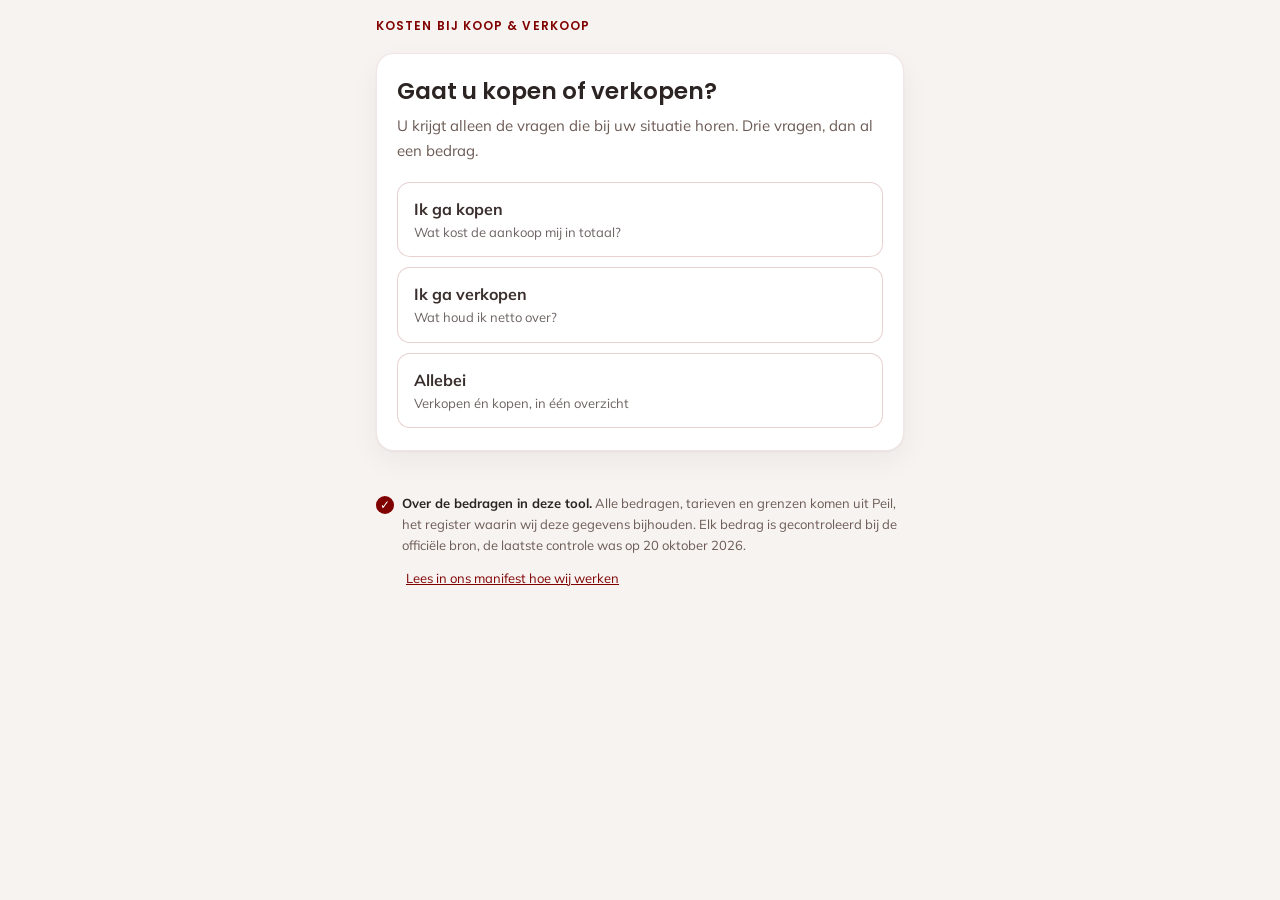
==== commit aba16a8f: "Peil-label toegevoegd: stempel, voettekstalinea, waarden.json en controletest; aannames en benaderin" ====
--- a/index.html
+++ b/index.html
@@ -182,11 +182,24 @@
           <div class="uitkomst-bedrag" data-tekst="tweedeBedrag">€ 0</div>
         </div>
 
+        <!-- Direct onder het bedrag: wie het bedrag leest moet meteen zien dat
+             de tarieven eronder oud zijn, niet pas na de opbouw. -->
+        <div class="verouderd verborgen" data-toon="verouderd" role="alert">
+          <strong>Deze tarieven zijn mogelijk achterhaald</strong>
+          <p>De tarieventabel dateert van <span data-tekst="verouderdPeildatum">—</span> en is inmiddels <span data-tekst="verouderdMaanden">—</span> maanden oud. De belastingdienst publiceert maandelijks een nieuwe uitgave, dus er is waarschijnlijk een recentere. Ga bij uw notaris na welk tarief nu geldt voordat u op dit bedrag afgaat. Deze waarschuwing verschijnt bij een tabel van meer dan <span data-tekst="verouderdGrens">—</span> maanden oud; die grens is onze eigen keuze, geen wettelijke termijn.</p>
+        </div>
+
         <div data-toon="opbouwBlok">
           <button type="button" class="opbouw-knop" data-actie="opbouw" aria-expanded="false">
             <span aria-hidden="true" data-tekst="opbouwPijl">▸</span><span data-tekst="opbouwLabel">Bekijk de opbouw</span>
           </button>
-          <div class="opbouw verborgen" data-toon="opbouw" data-lijst="posten"></div>
+          <div class="opbouw verborgen" data-toon="opbouw">
+            <div data-lijst="posten"></div>
+            <div class="verborgen" data-toon="inKoopsom">
+              <p class="onderschrift">Hierin niet meegeteld, want al in de koopsom begrepen:</p>
+              <div data-lijst="inKoopsom"></div>
+            </div>
+          </div>
         </div>
 
         <div class="waarschuwing verborgen" data-toon="onvolledig" role="note">
@@ -199,7 +212,24 @@
           <div><strong>De kosten van uw verkrijging ontbreken</strong><br>Bij een geërfd of geschonken pand bestaat geen forfait: alleen uw werkelijke kosten mogen van de meerwaarde af. Zolang u die niet invult, rekent deze tool zonder die aftrek, en valt de belasting hier dus te hoog uit. Wat u netto overhoudt, is in werkelijkheid hoger dan hier staat.</div>
         </div>
 
-        <p class="bronregel">Berekening, geen advies. Tarieven met peildatum <span data-tekst="peildatum">—</span> · bron: <span data-tekst="bron">—</span></p>
+        <div class="voorbehoud">
+          <p class="bronregel">Berekening, geen advies. Tarieven met peildatum <span data-tekst="peildatum">—</span> · bron: <span data-tekst="bron">—</span></p>
+          <!-- Aannames zonder overheidsbron: alleen zichtbaar waar ze meetellen. -->
+          <p class="aanname verborgen" data-toon="aannameDebours"><strong>Aanname.</strong> Débours zijn de voorschotten die de notaris voor u uitgeeft, zoals kadaster en uittreksels. Daar bestaat geen wettelijk tarief voor. Wij rekenen met een ervaringscijfer van <span data-tekst="aannameDeboursBedrag">—</span>; uw notaris noemt het werkelijke bedrag.</p>
+          <p class="aanname verborgen" data-toon="aannameVefa"><strong>Benadering.</strong> Bij nieuwbouw rekenen wij de overdrachtsbelasting met <span data-tekst="aannameVefaPct">—</span> procent. Dat is een benadering die uw notaris bevestigt.</p>
+          <!-- Peil-stempel: direct onder het voorbehoud, één voor beide uitkomsten. -->
+          <div data-peil="stempel"></div>
+        </div>
+
+        <div class="verantwoording">
+          <button type="button" class="opbouw-knop" data-actie="verantwoording" aria-expanded="false">
+            <span aria-hidden="true" data-tekst="verantwoordingPijl">▸</span><span data-tekst="verantwoordingLabel">Waarop berust dit?</span>
+          </button>
+          <div class="verborgen" data-toon="verantwoording">
+            <p class="onderschrift">Per post de grondslag en de bron. Wat als <em>nog na te gaan</em> staat, is nog niet tegen de primaire bron gelegd.</p>
+            <div data-lijst="verantwoording"></div>
+          </div>
+        </div>
       </div>
 
       <div data-lijst="waarschuwingen"></div>
@@ -337,6 +367,8 @@
       <div><strong>De tarieven konden niet worden geladen</strong><br>Zonder de tarieventabel rekent deze tool niet. Er wordt bewust geen terugvaltarief gebruikt. Ververs de pagina; blijft dit staan, meld het dan via het artikel.</div>
     </div>
 
+    <p class="peil-alinea" id="peilVoet" hidden></p>
+
   </div>
 </div>
 
--- a/schil.css
+++ b/schil.css
@@ -422,6 +422,81 @@
     color: var(--gedempt);
 }
 
+.post-soort {
+    font-size: 0.78em;
+    color: var(--gedempt);
+    font-weight: 400;
+}
+
+.verouderd {
+    margin-top: 16px;
+    padding: 14px 16px;
+    border-radius: 12px;
+    background: #fdf3d8;
+    border: 1px solid rgba(122, 92, 0, 0.35);
+    border-left: 6px solid #7a5c00;
+    font-size: 14px;
+    line-height: 1.7;
+    color: #4a3b1f;
+}
+
+.verouderd strong { font-family: Poppins, sans-serif; }
+.verouderd p { margin: 4px 0 0; }
+
+/* ── Verantwoording ────────────────────────────────────────────────────── */
+
+.verantwoording {
+    margin-top: 16px;
+    padding-top: 14px;
+    border-top: 1px solid var(--rand);
+}
+
+.bron {
+    padding: 10px 0;
+    border-bottom: 1px solid rgba(128, 0, 0, 0.08);
+    font-size: 13px;
+    line-height: 1.6;
+}
+
+.bron:last-child { border-bottom: none; }
+
+.bron-kop {
+    display: flex;
+    justify-content: space-between;
+    gap: 10px;
+    font-weight: 700;
+}
+
+.bron-kop .bedrag { white-space: nowrap; font-family: Poppins, sans-serif; }
+
+.bron-grondslag { color: var(--notitie); margin-top: 2px; }
+
+.bron-herkomst { color: var(--gedempt); margin-top: 2px; }
+
+.bron-status {
+    display: inline-block;
+    margin-top: 4px;
+    padding: 1px 8px;
+    border-radius: 999px;
+    font-size: 11px;
+    font-weight: 700;
+    letter-spacing: .03em;
+}
+
+.bron-status.primair { background: rgba(47, 107, 58, 0.12); color: #24522d; }
+.bron-status.teverifieren { background: #fdf3d8; color: #6b5100; }
+/* Grijs en niet amber: dit is geen openstaande controle maar een vaststelling.
+   Ook niet groen, want groen zou zeggen dat er een bron onder ligt. */
+.bron-status.geentarief { background: rgba(74, 59, 55, 0.10); color: #4a3b37; }
+
+.blokkop {
+    font-family: Poppins, sans-serif;
+    font-weight: 600;
+    font-size: 13px;
+    color: var(--bordeaux);
+    margin-top: 12px;
+}
+
 /* ── Verfijningen ──────────────────────────────────────────────────────── */
 
 .verfijning { margin-bottom: 10px; }
@@ -542,3 +617,30 @@
     .keuzes-twee { grid-template-columns: 1fr; }
     .datums { grid-template-columns: 1fr; }
 }
+
+/* Voorbehoud, aannames en Peil-label. Stempel en voettekst zijn alleen zichtbaar als PEIL_LABEL_AAN in peil.js true is. */
+.voorbehoud .bronregel { margin-top: 16px; }
+.aanname {
+    margin: 10px 0 0;
+    font-size: 13px;
+    line-height: 1.7;
+    color: var(--gedempt);
+}
+.aanname strong { color: var(--tekst); }
+.peil-stempel:focus-visible, .peil-alinea a:focus-visible { outline: 2px solid var(--bordeaux); outline-offset: 3px; border-radius: 4px; }
+.peil-stempel-rij { display: flex; justify-content: flex-end; margin-top: 12px; }
+.peil-stempel { display: inline-flex; align-items: center; gap: 9px; min-height: 44px; padding: 4px 12px 4px 4px; border: 1px solid #eadede; border-radius: 999px; background: #fff; color: #800000; text-decoration: none; transition: border-color .15s, background .15s; }
+.peil-stempel svg { flex: none; width: 36px; height: 36px; display: block; opacity: .85; filter: drop-shadow(0 1px 0 rgba(255,255,255,.9)) drop-shadow(0 -1px 0 rgba(128,0,0,.12)); }
+.peil-stempel__tk { display: flex; flex-direction: column; line-height: 1.25; }
+.peil-stempel__t1 { font-size: 13px; font-weight: 700; color: #7a1f1f; }
+.peil-stempel__t2 { font-size: 12px; color: #6a5d58; }
+.peil-stempel:hover { border-color: #cfa9a9; background: #fcf7f7; }
+.peil-pijl { display: inline-block; margin-left: .25em; font-size: 12px; line-height: 1; color: inherit; transition: transform .15s; }
+@media (prefers-reduced-motion: no-preference) { .peil-stempel:hover .peil-pijl { transform: translate(2px, -2px); } }
+.peil-stempel:hover .peil-stempel__t1 { text-decoration: underline; text-underline-offset: 2px; }
+.peil-merk { flex: none; display: inline-block; width: 18px; height: 18px; border-radius: 50%; background: #800000; color: #fff; font: 700 12px/18px system-ui, sans-serif; text-align: center; text-decoration: none; }
+.peil-alinea { position: relative; margin: 24px 0 0; padding-left: 26px; max-width: 72ch; font-size: 13px; line-height: 1.6em; color: var(--gedempt); }
+.peil-alinea[hidden] { display: none; }
+.peil-alinea .peil-merk { position: absolute; left: 0; top: 3px; }
+.peil-alinea strong { color: var(--tekst); }
+.peil-alinea a { display: inline-block; padding: 12px 4px; min-height: 44px; box-sizing: border-box; }
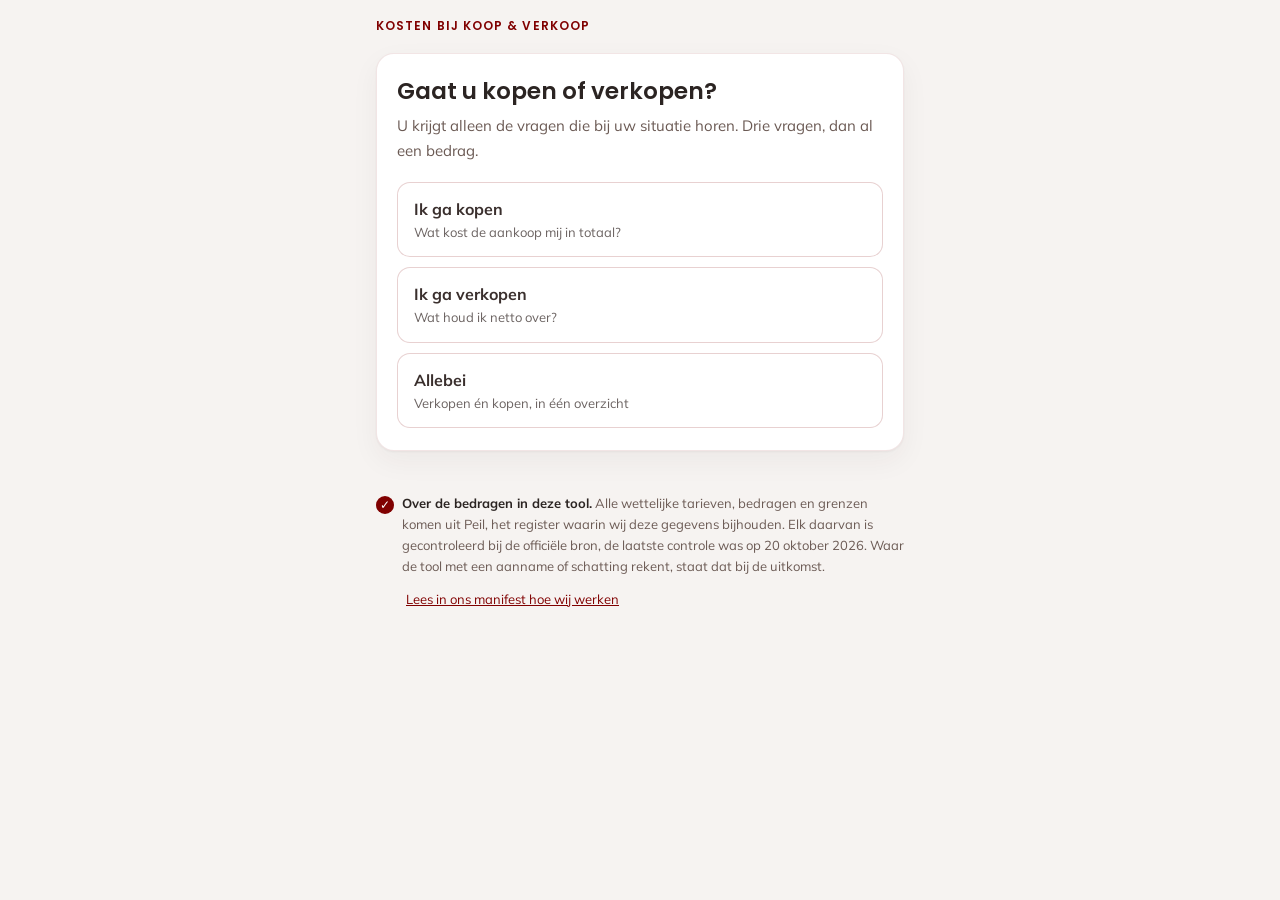
==== commit b3b9e264: "Rekenwijze herstellen: verkoopkosten, overzeese departementen, hoofdverblijf, prijs tot 15.000 euro " ====
--- a/index.html
+++ b/index.html
@@ -81,7 +81,7 @@
         <button type="button" class="info-knop" data-info="hoofdverblijf" aria-label="Uitleg bij hoofdverblijf" aria-expanded="false">i</button>
       </h1>
       <p class="inleiding">Eén vraag die alles kan schelen. Bij ja bent u in twee tellen klaar.</p>
-      <div class="notitie verborgen" data-notitie="hoofdverblijf" role="note">Uw hoofdverblijf is de woning waar u op het moment van verkoop werkelijk en gewoonlijk woonde. Een tweede woning of een verhuurd pand valt hier niet onder. Twijfelt u, ga dan uit van het adres waar u belastingaangifte deed.</div>
+      <div class="notitie verborgen" data-notitie="hoofdverblijf" role="note">Uw hoofdverblijf is de woning waar u op het moment van verkoop werkelijk en gewoonlijk woonde. Een tweede woning of een verhuurd pand valt hier niet onder. Twijfelt u, ga dan uit van het adres waar u belastingaangifte deed. Woont u op het moment van verkoop fiscaal buiten Frankrijk, dan geldt de vrijstelling voor een hoofdverblijf niet: kies dan Nee en vink later aan dat u fiscaal buiten Frankrijk woont.</div>
       <div class="keuzes-twee">
         <button type="button" class="keuze keuze-compact" data-veld="hoofdverblijf" data-waarde="ja">Ja</button>
         <button type="button" class="keuze keuze-compact" data-veld="hoofdverblijf" data-waarde="nee">Nee</button>
@@ -216,7 +216,7 @@
           <p class="bronregel">Berekening, geen advies. Tarieven met peildatum <span data-tekst="peildatum">—</span> · bron: <span data-tekst="bron">—</span></p>
           <!-- Aannames zonder overheidsbron: alleen zichtbaar waar ze meetellen. -->
           <p class="aanname verborgen" data-toon="aannameDebours"><strong>Aanname.</strong> Débours zijn de voorschotten die de notaris voor u uitgeeft, zoals kadaster en uittreksels. Daar bestaat geen wettelijk tarief voor. Wij rekenen met een ervaringscijfer van <span data-tekst="aannameDeboursBedrag">—</span>; uw notaris noemt het werkelijke bedrag.</p>
-          <p class="aanname verborgen" data-toon="aannameVefa"><strong>Benadering.</strong> Bij nieuwbouw rekenen wij de overdrachtsbelasting met <span data-tekst="aannameVefaPct">—</span> procent. Dat is een benadering die uw notaris bevestigt.</p>
+          <p class="aanname verborgen" data-toon="aannameVefa"><strong>Nieuwbouw.</strong> Bij nieuwbouw onder btw rekenen wij de overdrachtsbelasting met <span data-tekst="aannameVefaPct">—</span> procent: 0,70 procent plus 2,14 procent heffingskosten daarover.</p>
           <!-- Peil-stempel: direct onder het voorbehoud, één voor beide uitkomsten. -->
           <div data-peil="stempel"></div>
         </div>
